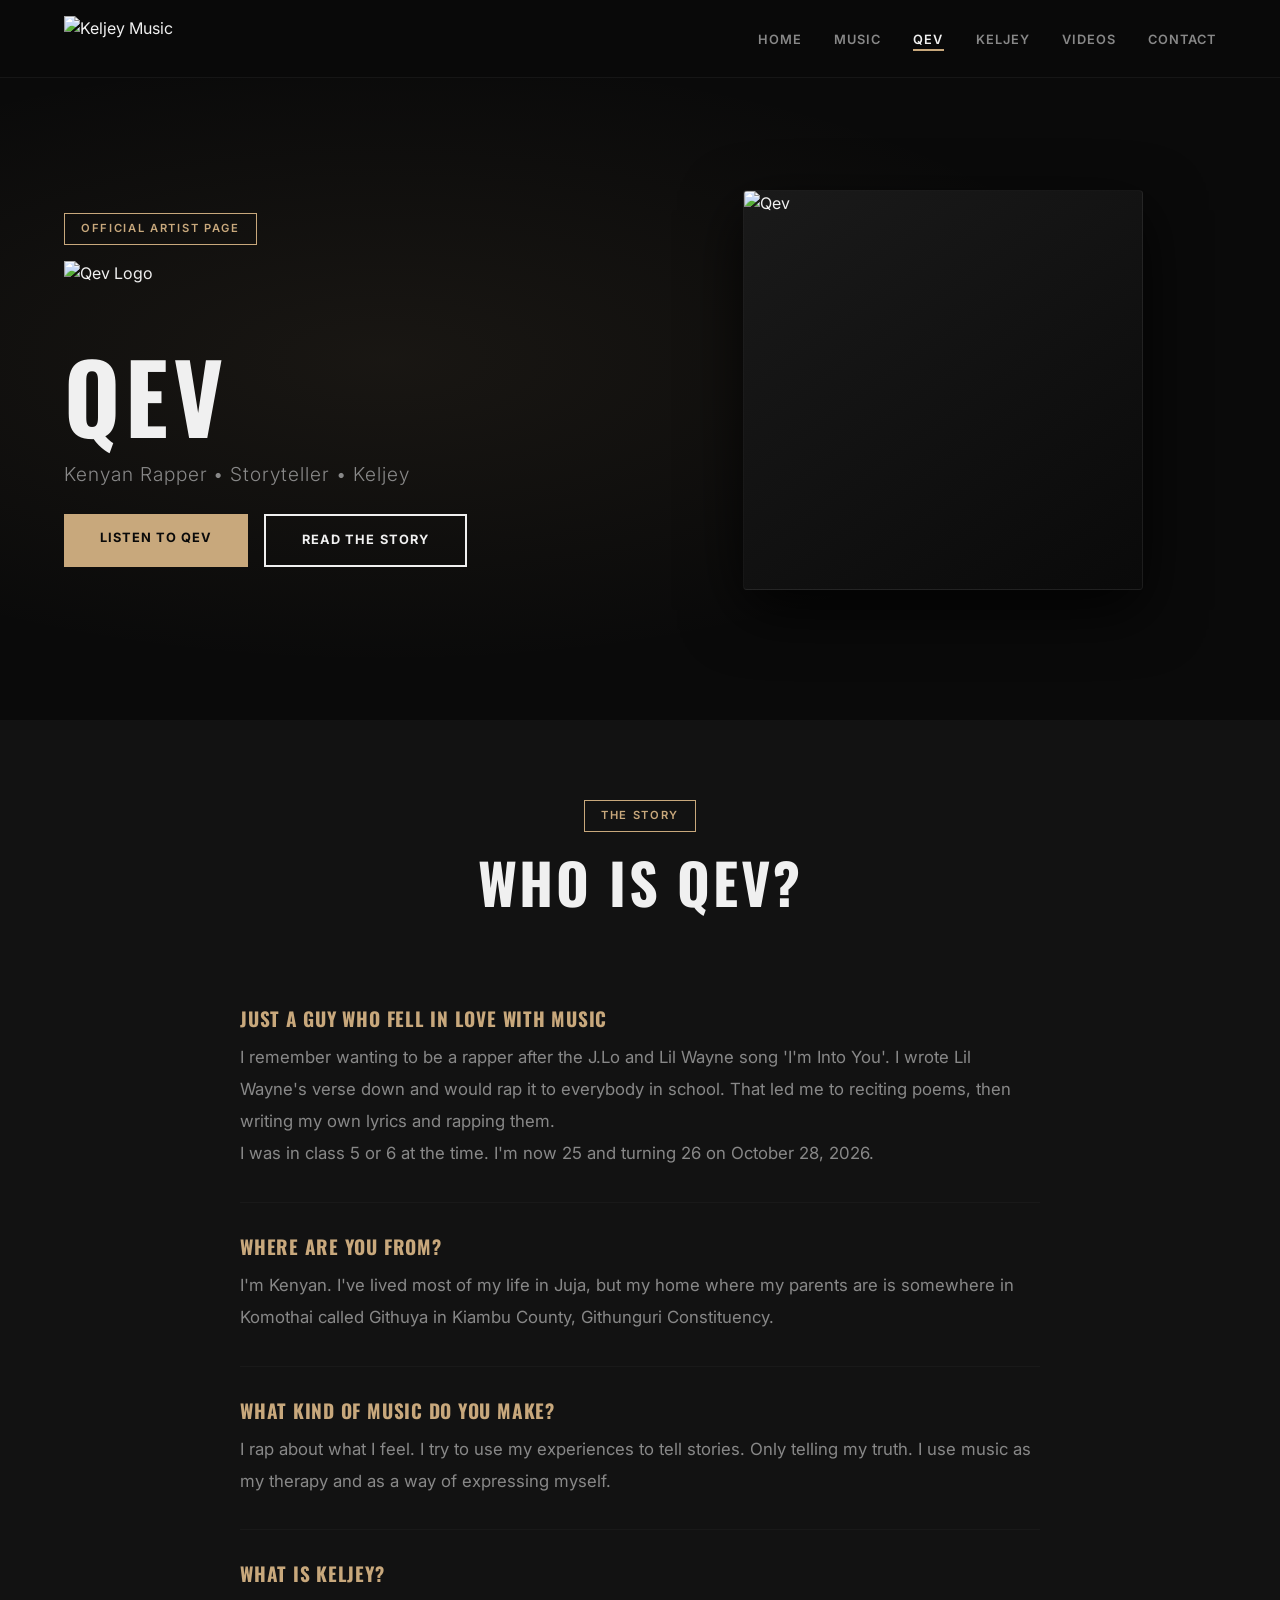
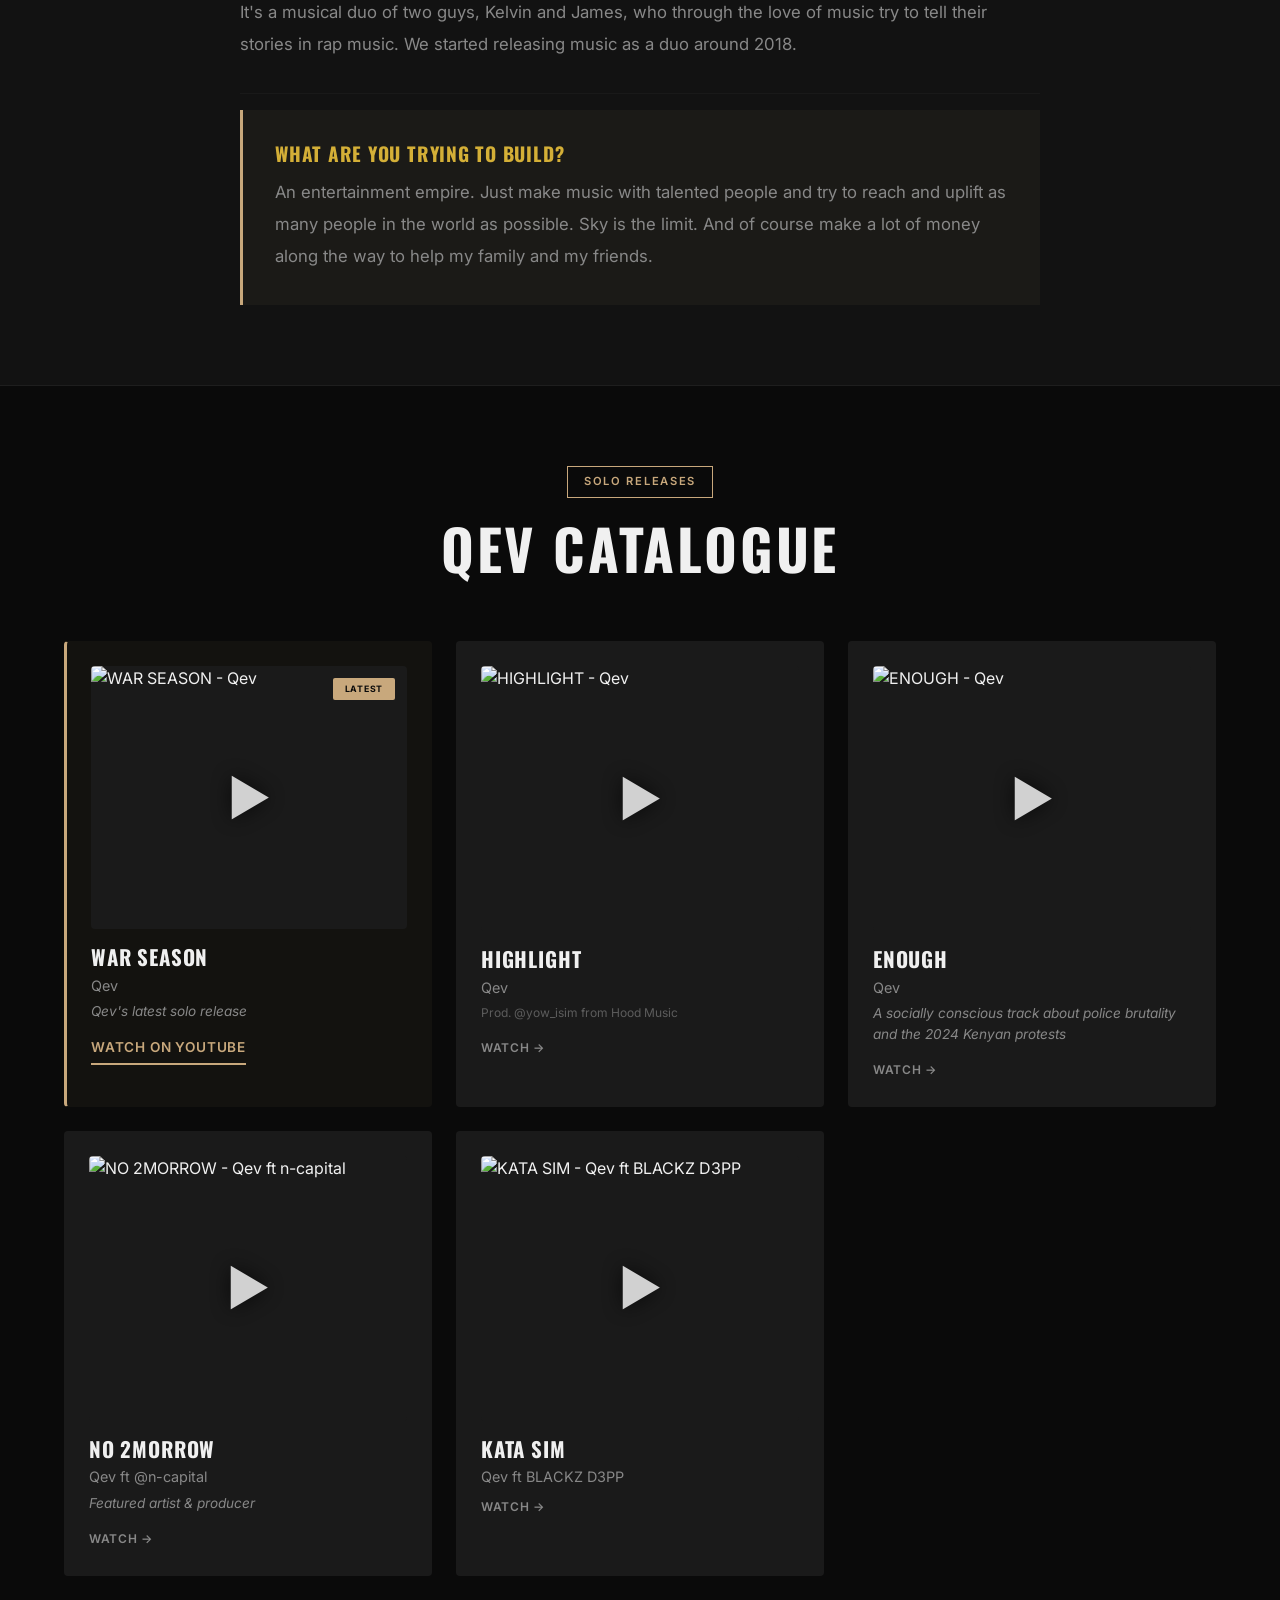
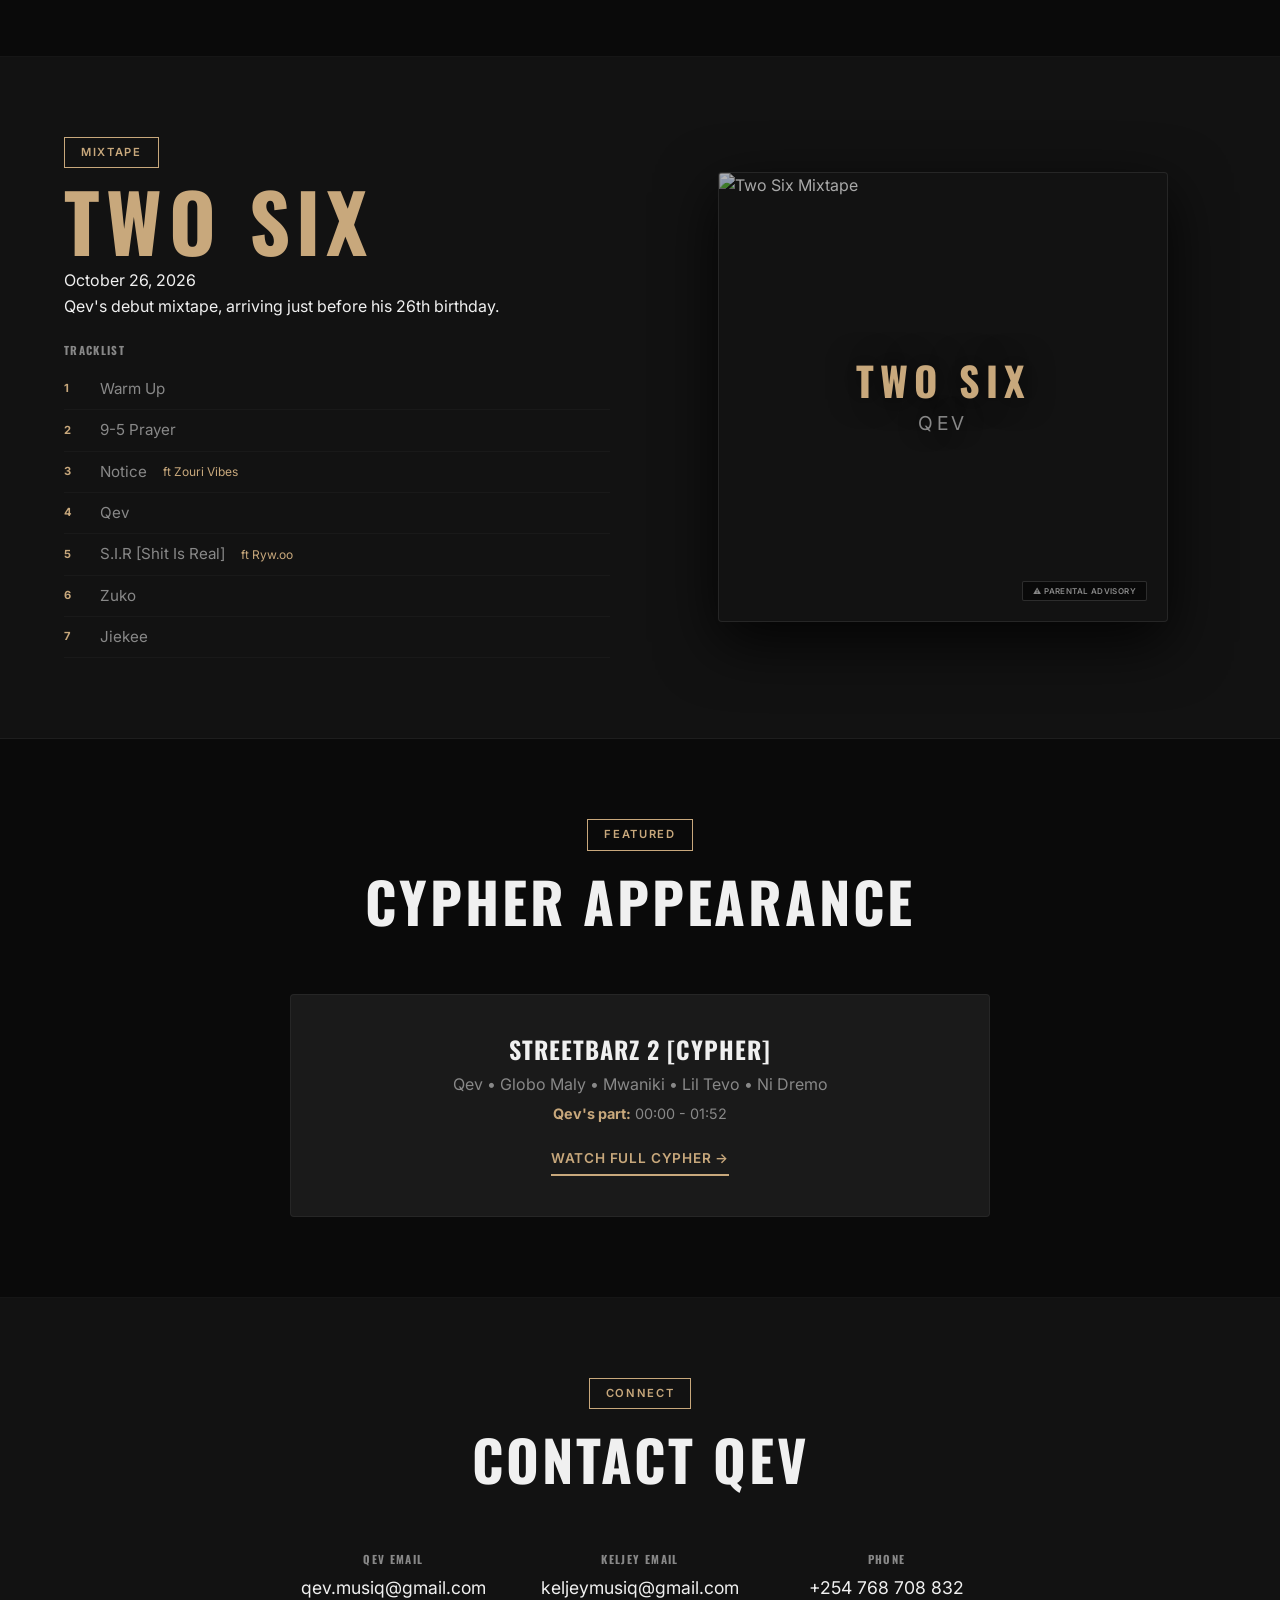
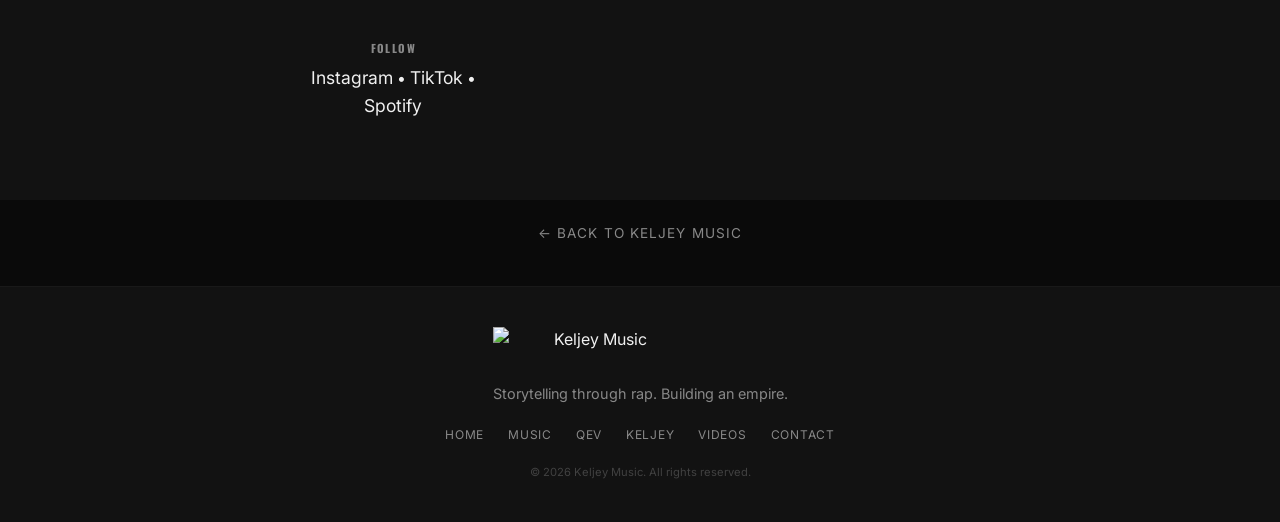
==== qev/index.html @ 211c2d96 "Use assests folder for Qev page images" ====
<!DOCTYPE html>
<html lang="en">
<head>
    <meta charset="UTF-8">
    <meta name="viewport" content="width=device-width, initial-scale=1.0">
    <title>Qev — Kenyan Rapper | Official Website | Keljey Music</title>
    <meta name="description" content="Official Qev page. Qev is a Kenyan rapper, storyteller and member of Keljey Music. Explore his music, Two Six, videos, collaborations and contact details.">
    <link rel="canonical" href="https://keljeymusic.com/qev/">
    <meta property="og:title" content="Qev — Kenyan Rapper | Official Website">
    <meta property="og:description" content="Official Qev page. Qev is a Kenyan rapper, storyteller and member of Keljey Music. Explore his music, Two Six, videos, collaborations and contact details.">
    <meta property="og:url" content="https://keljeymusic.com/qev/">
    <meta property="og:type" content="profile">
    <meta property="og:site_name" content="Keljey Music">
    <meta name="twitter:card" content="summary_large_image">
    <meta name="twitter:title" content="Qev — Kenyan Rapper | Official Website">
    <meta name="twitter:description" content="Official Qev page. Qev is a Kenyan rapper, storyteller and member of Keljey Music.">
    <script type="application/ld+json">
    {
        "@context": "https://schema.org",
        "@type": "Person",
        "name": "Qev",
        "alternateName": ["Kelvin", "Qev Kelvin"],
        "description": "Kenyan rapper, storyteller, and member of Keljey Music.",
        "url": "https://keljeymusic.com/qev/",
        "sameAs": [
            "https://www.instagram.com/thatskel.vin/",
            "https://www.tiktok.com/@thats.qev",
            "https://keljeymusic.com/"
        ],
        "nationality": "Kenyan",
        "genre": ["Hip-Hop", "Rap"],
        "birthDate": "2000-10-28",
        "memberOf": {
            "@type": "MusicGroup",
            "name": "Keljey"
        }
    }
    </script>
    <link rel="stylesheet" href="../css/style.css">
    <link rel="stylesheet" href="../css/qev.css">
    <link rel="preconnect" href="https://fonts.googleapis.com">
    <link rel="preconnect" href="https://fonts.gstatic.com" crossorigin>
    <link href="https://fonts.googleapis.com/css2?family=Inter:wght@400;600;700;800;900&family=Oswald:wght@400;600;700&display=swap" rel="stylesheet">
    <style>
        .qev-music-item .qev-artwork {
            position: relative;
            overflow: hidden;
            margin-bottom: 16px;
            aspect-ratio: 1.2/1;
            background: var(--dark-gray);
            border-radius: 4px;
        }
        .qev-music-item .qev-artwork img {
            width: 100%;
            height: 100%;
            object-fit: cover;
            display: block;
        }
        .qev-music-item .qev-play-overlay {
            position: absolute;
            top: 50%;
            left: 50%;
            transform: translate(-50%, -50%);
            font-size: 3rem;
            color: white;
            opacity: 0.8;
            text-shadow: 0 0 20px rgba(0,0,0,0.8);
            transition: opacity 0.3s;
            pointer-events: none;
        }
        .qev-music-item:hover .qev-play-overlay {
            opacity: 1;
        }
        .qev-music-item .qev-release-badge {
            position: absolute;
            top: 12px;
            right: 12px;
            font-size: 0.55rem;
            text-transform: uppercase;
            letter-spacing: 0.08em;
            background: var(--accent);
            color: var(--black);
            padding: 4px 12px;
            font-weight: 700;
            border-radius: 2px;
        }
        .qev-music-item.featured {
            border-left: 3px solid var(--accent);
            background: rgba(200, 168, 124, 0.05);
        }
        .qev-music-item {
            background: var(--dark-gray);
            padding: 24px;
            border-radius: 4px;
            border: 1px solid transparent;
            transition: var(--transition);
        }
        .qev-music-item:hover {
            transform: translateY(-4px);
            border-color: rgba(200, 168, 124, 0.2);
        }
        .qev-two-six-art {
            position: relative;
            width: 100%;
            height: 100%;
        }
        .qev-two-six-art img {
            width: 100%;
            height: 100%;
            object-fit: cover;
            display: block;
        }
        .qev-two-six-art .album-overlay {
            position: absolute;
            top: 0;
            left: 0;
            width: 100%;
            height: 100%;
            display: flex;
            flex-direction: column;
            align-items: center;
            justify-content: center;
            background: rgba(0,0,0,0.3);
        }
        .qev-two-six-art .album-label {
            font-family: var(--font-display);
            font-size: clamp(1.5rem, 4vw, 2.5rem);
            font-weight: 900;
            color: var(--accent);
            letter-spacing: 0.15em;
            text-transform: uppercase;
            line-height: 1.2;
            text-shadow: 0 0 30px rgba(0,0,0,0.8);
        }
        .qev-two-six-art .album-artist {
            font-size: clamp(0.8rem, 1.5vw, 1.2rem);
            color: var(--light-gray);
            letter-spacing: 0.2em;
            text-transform: uppercase;
            text-shadow: 0 0 20px rgba(0,0,0,0.8);
        }
        .qev-two-six-art .parental-advisory {
            position: absolute;
            bottom: 20px;
            right: 20px;
            font-size: 0.5rem;
            color: var(--light-gray);
            letter-spacing: 0.05em;
            border: 1px solid rgba(255,255,255,0.15);
            padding: 3px 10px;
            font-weight: 600;
            background: rgba(0,0,0,0.5);
            border-radius: 2px;
        }
        .qev-logo-image {
            height: 60px;
            margin-bottom: 10px;
            max-width: 200px;
            object-fit: contain;
        }
        .qev-photo-fit {
            width: 100%;
            height: 100%;
            object-fit: cover;
            display: block;
        }
        .qev-nav-logo {
            height: 45px;
            max-width: 200px;
            object-fit: contain;
        }
        .qev-footer-logo {
            height: 45px;
            max-width: 200px;
            object-fit: contain;
            margin-bottom: 10px;
        }
        .qev-artwork-cover {
            width: 100%;
            height: 100%;
            object-fit: cover;
            display: block;
        }
    </style>
</head>
<body>
    <nav class="main-nav" role="navigation" aria-label="Main navigation">
        <div class="nav-container">
            <div class="nav-logo">
                <a href="/keljeymusic/" aria-label="Keljey Music Home">
                    <img src="assests/images/1000032856.jpg" alt="Keljey Music" class="qev-nav-logo">
                </a>
            </div>
            <button class="nav-toggle" aria-label="Toggle navigation menu" aria-expanded="false">
                <span class="hamburger"></span>
            </button>
            <ul class="nav-menu">
                <li><a href="/keljeymusic/">Home</a></li>
                <li><a href="/keljeymusic/#music">Music</a></li>
                <li><a href="/keljeymusic/qev/" class="active">Qev</a></li>
                <li><a href="/keljeymusic/#keljey">Keljey</a></li>
                <li><a href="/keljeymusic/#videos">Videos</a></li>
                <li><a href="/keljeymusic/#contact">Contact</a></li>
            </ul>
        </div>
    </nav>

    <section class="qev-hero">
        <div class="qev-hero-content">
            <div class="qev-hero-text">
                <span class="qev-badge">Official Artist Page</span>
                <img src="assests/images/1000365258.png" alt="Qev Logo" class="qev-logo-image">
                <h1>Qev</h1>
                <p class="qev-tagline">Kenyan Rapper • Storyteller • Keljey</p>
                <div class="qev-hero-cta">
                    <a href="#music" class="btn-primary">Listen to Qev</a>
                    <a href="#story" class="btn-secondary">Read the Story</a>
                </div>
            </div>
            <div class="qev-hero-image">
                <div class="qev-photo-frame" style="overflow:hidden;border-radius:4px;">
                    <img src="assests/images/1000292805.jpg" alt="Qev" class="qev-photo-fit">
                </div>
            </div>
        </div>
    </section>

    <section class="section qev-story" id="story">
        <div class="container">
            <div class="section-header">
                <span class="section-tag">The Story</span>
                <h2>Who is Qev?</h2>
            </div>
            <div class="story-full">
                <div class="story-block">
                    <h3>Just a guy who fell in love with music</h3>
                    <p>I remember wanting to be a rapper after the J.Lo and Lil Wayne song 'I'm Into You'. I wrote Lil Wayne's verse down and would rap it to everybody in school. That led me to reciting poems, then writing my own lyrics and rapping them.</p>
                    <p>I was in class 5 or 6 at the time. I'm now 25 and turning 26 on October 28, 2026.</p>
                </div>
                <div class="story-block">
                    <h3>Where are you from?</h3>
                    <p>I'm Kenyan. I've lived most of my life in Juja, but my home where my parents are is somewhere in Komothai called Githuya in Kiambu County, Githunguri Constituency.</p>
                </div>
                <div class="story-block">
                    <h3>What kind of music do you make?</h3>
                    <p>I rap about what I feel. I try to use my experiences to tell stories. Only telling my truth. I use music as my therapy and as a way of expressing myself.</p>
                </div>
                <div class="story-block">
                    <h3>What is Keljey?</h3>
                    <p>It's a musical duo of two guys, Kelvin and James, who through the love of music try to tell their stories in rap music. We started releasing music as a duo around 2018.</p>
                </div>
                <div class="story-block highlight-block">
                    <h3>What are you trying to build?</h3>
                    <p>An entertainment empire. Just make music with talented people and try to reach and uplift as many people in the world as possible. Sky is the limit. And of course make a lot of money along the way to help my family and my friends.</p>
                </div>
            </div>
        </div>
    </section>

    <section class="section qev-music" id="music">
        <div class="container">
            <div class="section-header">
                <span class="section-tag">Solo Releases</span>
                <h2>Qev Catalogue</h2>
            </div>
            <div class="qev-music-grid">

                <div class="qev-music-item featured">
                    <div class="qev-artwork">
                        <img src="https://img.youtube.com/vi/y8o4rkkMbqg/0.jpg" alt="WAR SEASON - Qev">
                        <span class="qev-release-badge">Latest</span>
                        <div class="qev-play-overlay">▶</div>
                    </div>
                    <div class="qev-music-info">
                        <h3>WAR SEASON</h3>
                        <p class="qev-meta">Qev</p>
                        <p class="qev-note">Qev's latest solo release</p>
                        <a href="https://youtu.be/y8o4rkkMbqg?si=Bnepzq2V4LXeXHEO" target="_blank" rel="noopener noreferrer" class="btn-watch">Watch on YouTube</a>
                    </div>
                </div>

                <div class="qev-music-item">
                    <div class="qev-artwork">
                        <img src="https://img.youtube.com/vi/hDiC22xN50c/0.jpg" alt="HIGHLIGHT - Qev">
                        <div class="qev-play-overlay">▶</div>
                    </div>
                    <div class="qev-music-info">
                        <h3>HIGHLIGHT</h3>
                        <p class="qev-meta">Qev</p>
                        <p class="qev-producer">Prod. @yow_isim from Hood Music</p>
                        <a href="https://youtu.be/hDiC22xN50c?si=8hSWCGb96acB3dKc" target="_blank" rel="noopener noreferrer" class="btn-watch-small">Watch →</a>
                    </div>
                </div>

                <div class="qev-music-item">
                    <div class="qev-artwork">
                        <img src="https://img.youtube.com/vi/WmF27F7JRmg/0.jpg" alt="ENOUGH - Qev">
                        <div class="qev-play-overlay">▶</div>
                    </div>
                    <div class="qev-music-info">
                        <h3>ENOUGH</h3>
                        <p class="qev-meta">Qev</p>
                        <p class="qev-note">A socially conscious track about police brutality and the 2024 Kenyan protests</p>
                        <a href="https://youtu.be/WmF27F7JRmg?si=lA7NXHeOxd7rlZ6d" target="_blank" rel="noopener noreferrer" class="btn-watch-small">Watch →</a>
                    </div>
                </div>

                <div class="qev-music-item">
                    <div class="qev-artwork">
                        <img src="https://img.youtube.com/vi/-MJWJr7Y9s0/0.jpg" alt="NO 2MORROW - Qev ft n-capital">
                        <div class="qev-play-overlay">▶</div>
                    </div>
                    <div class="qev-music-info">
                        <h3>NO 2MORROW</h3>
                        <p class="qev-meta">Qev ft @n-capital</p>
                        <p class="qev-note">Featured artist & producer</p>
                        <a href="https://youtu.be/-MJWJr7Y9s0?si=E8uwTP_WQvjxN9YJ" target="_blank" rel="noopener noreferrer" class="btn-watch-small">Watch →</a>
                    </div>
                </div>

                <div class="qev-music-item">
                    <div class="qev-artwork">
                        <img src="https://img.youtube.com/vi/oUHe5lksZMc/0.jpg" alt="KATA SIM - Qev ft BLACKZ D3PP">
                        <div class="qev-play-overlay">▶</div>
                    </div>
                    <div class="qev-music-info">
                        <h3>KATA SIM</h3>
                        <p class="qev-meta">Qev ft BLACKZ D3PP</p>
                        <a href="https://youtu.be/oUHe5lksZMc?si=hPF_yn6NXdjuBe_B" target="_blank" rel="noopener noreferrer" class="btn-watch-small">Watch →</a>
                    </div>
                </div>

            </div>
        </div>
    </section>

    <section class="section qev-two-six">
        <div class="container">
            <div class="two-six-container qev-twosix">
                <div class="two-six-content">
                    <span class="section-tag">Mixtape</span>
                    <h2>TWO SIX</h2>
                    <p class="two-six-date">October 26, 2026</p>
                    <p class="two-six-desc">Qev's debut mixtape, arriving just before his 26th birthday.</p>
                    <div class="tracklist">
                        <h4>Tracklist</h4>
                        <ol>
                            <li>Warm Up</li>
                            <li>9-5 Prayer</li>
                            <li>Notice <span class="feature">ft Zouri Vibes</span></li>
                            <li>Qev</li>
                            <li>S.I.R [Shit Is Real] <span class="feature">ft Ryw.oo</span></li>
                            <li>Zuko</li>
                            <li>Jiekee</li>
                        </ol>
                    </div>
                </div>
                <div class="two-six-artwork">
                    <div class="artwork-frame" style="overflow:hidden;">
                        <div class="qev-two-six-art">
                            <img src="assests/images/1000455770.png" alt="Two Six Mixtape" class="qev-artwork-cover">
                            <div class="album-overlay">
                                <div class="album-label">TWO SIX</div>
                                <div class="album-artist">Qev</div>
                                <div class="parental-advisory">⚠️ PARENTAL ADVISORY</div>
                            </div>
                        </div>
                    </div>
                </div>
            </div>
        </div>
    </section>

    <section class="section qev-cypher">
        <div class="container">
            <div class="section-header">
                <span class="section-tag">Featured</span>
                <h2>Cypher Appearance</h2>
            </div>
            <div class="cypher-card">
                <div class="cypher-info">
                    <h3>STREETBARZ 2 [CYPHER]</h3>
                    <p class="cypher-artists">Qev • Globo Maly • Mwaniki • Lil Tevo • Ni Dremo</p>
                    <p class="cypher-time"><strong>Qev's part:</strong> 00:00 - 01:52</p>
                    <a href="https://youtu.be/J2DoXWEp1kQ?si=lqPXUby89jafCzu5" target="_blank" rel="noopener noreferrer" class="btn-watch">Watch Full Cypher →</a>
                </div>
            </div>
        </div>
    </section>

    <section class="section qev-contact">
        <div class="container">
            <div class="section-header">
                <span class="section-tag">Connect</span>
                <h2>Contact Qev</h2>
            </div>
            <div class="qev-contact-grid">
                <div class="qev-contact-item">
                    <h4>Qev Email</h4>
                    <p><a href="mailto:qev.musiq@gmail.com">qev.musiq@gmail.com</a></p>
                </div>
                <div class="qev-contact-item">
                    <h4>Keljey Email</h4>
                    <p><a href="mailto:keljeymusiq@gmail.com">keljeymusiq@gmail.com</a></p>
                </div>
                <div class="qev-contact-item">
                    <h4>Phone</h4>
                    <p><a href="tel:+254768708832">+254 768 708 832</a></p>
                </div>
                <div class="qev-contact-item">
                    <h4>Follow</h4>
                    <p>
                        <a href="https://www.instagram.com/thatskel.vin/" target="_blank" rel="noopener noreferrer">Instagram</a> • 
                        <a href="https://www.tiktok.com/@thats.qev" target="_blank" rel="noopener noreferrer">TikTok</a> • 
                        <a href="https://open.spotify.com/user/31t4b2hhym73a2p3l3dk6mwz7pqy?si=csrkhRo4QNKHWuQ-JqtWig&utm_source=copy-link&sci=spotify%3Acard-config%3A1YLqxz0eMCJPyMFXOQYWRt" target="_blank" rel="noopener noreferrer">Spotify</a>
                    </p>
                </div>
            </div>
        </div>
    </section>

    <div class="qev-back">
        <div class="container">
            <a href="/keljeymusic/">← Back to Keljey Music</a>
        </div>
    </div>

    <footer class="main-footer">
        <div class="container">
            <div class="footer-content">
                <div class="footer-brand">
                    <img src="assests/images/1000032856.jpg" alt="Keljey Music" class="qev-footer-logo">
                    <p>Storytelling through rap. Building an empire.</p>
                </div>
                <div class="footer-links">
                    <a href="/keljeymusic/">Home</a>
                    <a href="/keljeymusic/#music">Music</a>
                    <a href="/keljeymusic/qev/">Qev</a>
                    <a href="/keljeymusic/#keljey">Keljey</a>
                    <a href="/keljeymusic/#videos">Videos</a>
                    <a href="/keljeymusic/#contact">Contact</a>
                </div>
                <div class="footer-legal">
                    <p>&copy; 2026 Keljey Music. All rights reserved.</p>
                </div>
            </div>
        </div>
    </footer>

    <script src="../js/main.js"></script>
    <script src="../js/qev.js"></script>
</body>
</html>
---- css/style.css ----
* {
    margin: 0;
    padding: 0;
    box-sizing: border-box;
}
:root {
    --black: #0a0a0a;
    --dark: #121212;
    --dark-gray: #1a1a1a;
    --gray: #2a2a2a;
    --light-gray: #888;
    --white: #ffffff;
    --off-white: #f0f0f0;
    --accent: #c8a87c;
    --accent-dark: #a8885e;
    --gold: #d4af37;
    --font-primary: 'Inter', -apple-system, BlinkMacSystemFont, 'Segoe UI', sans-serif;
    --font-display: 'Oswald', 'Inter', sans-serif;
    --transition: 0.3s cubic-bezier(0.4, 0, 0.2, 1);
    --shadow: 0 20px 60px rgba(0, 0, 0, 0.8);
}
html {
    scroll-behavior: smooth;
    -webkit-font-smoothing: antialiased;
    -moz-osx-font-smoothing: grayscale;
}
body {
    font-family: var(--font-primary);
    background: var(--black);
    color: var(--off-white);
    line-height: 1.6;
    overflow-x: hidden;
}
img {
    max-width: 100%;
    height: auto;
    display: block;
}
a {
    color: var(--off-white);
    text-decoration: none;
    transition: var(--transition);
}
a:hover {
    color: var(--accent);
}
.container {
    max-width: 1200px;
    margin: 0 auto;
    padding: 0 24px;
}
.section {
    padding: 80px 0;
    border-bottom: 1px solid rgba(255, 255, 255, 0.05);
}
.section:last-of-type {
    border-bottom: none;
}
h1, h2, h3, h4, h5, h6 {
    font-family: var(--font-display);
    font-weight: 700;
    letter-spacing: 0.02em;
    line-height: 1.2;
}
h1 {
    font-size: clamp(2.5rem, 10vw, 6rem);
    text-transform: uppercase;
}
h2 {
    font-size: clamp(2rem, 6vw, 3.5rem);
    text-transform: uppercase;
    letter-spacing: 0.05em;
}
h3 {
    font-size: clamp(1.2rem, 2.5vw, 1.8rem);
    text-transform: uppercase;
    letter-spacing: 0.04em;
}
h4 {
    font-size: clamp(1rem, 1.5vw, 1.2rem);
    text-transform: uppercase;
    letter-spacing: 0.03em;
}
.section-header {
    text-align: center;
    margin-bottom: 60px;
}
.section-tag {
    display: inline-block;
    font-size: 0.7rem;
    text-transform: uppercase;
    letter-spacing: 0.15em;
    color: var(--accent);
    border: 1px solid var(--accent);
    padding: 6px 16px;
    margin-bottom: 16px;
    font-weight: 600;
}
.section-subtitle {
    font-size: 1rem;
    color: var(--light-gray);
    margin-top: 8px;
    font-weight: 300;
}
.btn-primary {
    display: inline-block;
    background: var(--accent);
    color: var(--black);
    padding: 14px 36px;
    font-weight: 700;
    text-transform: uppercase;
    letter-spacing: 0.08em;
    font-size: 0.8rem;
    border: none;
    cursor: pointer;
    transition: var(--transition);
}
.btn-primary:hover {
    background: var(--gold);
    color: var(--black);
    transform: translateY(-2px);
    box-shadow: 0 10px 30px rgba(200, 168, 124, 0.3);
}
.btn-secondary {
    display: inline-block;
    background: transparent;
    color: var(--off-white);
    padding: 14px 36px;
    font-weight: 700;
    text-transform: uppercase;
    letter-spacing: 0.08em;
    font-size: 0.8rem;
    border: 2px solid var(--off-white);
    cursor: pointer;
    transition: var(--transition);
}
.btn-secondary:hover {
    background: var(--off-white);
    color: var(--black);
    transform: translateY(-2px);
}
.btn-outline {
    display: inline-block;
    background: transparent;
    color: var(--accent);
    padding: 12px 30px;
    font-weight: 600;
    text-transform: uppercase;
    letter-spacing: 0.06em;
    font-size: 0.75rem;
    border: 1px solid var(--accent);
    cursor: pointer;
    transition: var(--transition);
}
.btn-outline:hover {
    background: var(--accent);
    color: var(--black);
}
.btn-watch {
    display: inline-block;
    color: var(--accent);
    font-weight: 600;
    font-size: 0.85rem;
    text-transform: uppercase;
    letter-spacing: 0.06em;
    border-bottom: 2px solid var(--accent);
    padding-bottom: 4px;
    transition: var(--transition);
}
.btn-watch:hover {
    color: var(--gold);
    border-color: var(--gold);
    transform: translateX(4px);
}
.btn-watch-small {
    display: inline-block;
    color: var(--light-gray);
    font-weight: 600;
    font-size: 0.75rem;
    text-transform: uppercase;
    letter-spacing: 0.06em;
    transition: var(--transition);
}
.btn-watch-small:hover {
    color: var(--accent);
    transform: translateX(4px);
}
.main-nav {
    position: fixed;
    top: 0;
    left: 0;
    width: 100%;
    z-index: 1000;
    background: rgba(10, 10, 10, 0.95);
    backdrop-filter: blur(20px);
    -webkit-backdrop-filter: blur(20px);
    border-bottom: 1px solid rgba(255, 255, 255, 0.05);
    padding: 16px 0;
    transition: var(--transition);
}
.main-nav.scrolled {
    padding: 10px 0;
    background: rgba(10, 10, 10, 0.98);
}
.nav-container {
    max-width: 1200px;
    margin: 0 auto;
    padding: 0 24px;
    display: flex;
    justify-content: space-between;
    align-items: center;
}
.logo-placeholder {
    font-family: var(--font-display);
    font-size: 1.5rem;
    font-weight: 800;
    color: var(--off-white);
    letter-spacing: 0.1em;
}
.logo-placeholder .accent {
    color: var(--accent);
}
.nav-menu {
    display: flex;
    list-style: none;
    gap: 32px;
    align-items: center;
}
.nav-menu a {
    font-size: 0.8rem;
    text-transform: uppercase;
    letter-spacing: 0.08em;
    font-weight: 600;
    color: var(--light-gray);
    position: relative;
    padding-bottom: 4px;
}
.nav-menu a::after {
    content: '';
    position: absolute;
    bottom: 0;
    left: 0;
    width: 0;
    height: 2px;
    background: var(--accent);
    transition: var(--transition);
}
.nav-menu a:hover::after,
.nav-menu a.active::after {
    width: 100%;
}
.nav-menu a.active {
    color: var(--off-white);
}
.nav-toggle {
    display: none;
    background: none;
    border: none;
    cursor: pointer;
    padding: 8px;
}
.hamburger {
    display: block;
    width: 28px;
    height: 2px;
    background: var(--off-white);
    position: relative;
    transition: var(--transition);
}
.hamburger::before,
.hamburger::after {
    content: '';
    position: absolute;
    width: 28px;
    height: 2px;
    background: var(--off-white);
    transition: var(--transition);
}
.hamburger::before {
    top: -8px;
}
.hamburger::after {
    bottom: -8px;
}
.nav-toggle.active .hamburger {
    background: transparent;
}
.nav-toggle.active .hamburger::before {
    transform: rotate(45deg);
    top: 0;
}
.nav-toggle.active .hamburger::after {
    transform: rotate(-45deg);
    bottom: 0;
}
.hero {
    min-height: 100vh;
    display: flex;
    align-items: center;
    position: relative;
    padding: 120px 0 60px;
    background: var(--black);
    overflow: hidden;
}
.hero::before {
    content: '';
    position: absolute;
    top: 0;
    left: 0;
    width: 100%;
    height: 100%;
    background: radial-gradient(ellipse at 70% 50%, rgba(200, 168, 124, 0.08) 0%, transparent 60%), radial-gradient(ellipse at 30% 80%, rgba(200, 168, 124, 0.04) 0%, transparent 50%);
    pointer-events: none;
}
.hero-content {
    max-width: 1200px;
    margin: 0 auto;
    padding: 0 24px;
    display: grid;
    grid-template-columns: 1fr 1fr;
    gap: 60px;
    align-items: center;
    position: relative;
    z-index: 1;
    width: 100%;
}
.hero-text {
    display: flex;
    flex-direction: column;
    gap: 20px;
}
.hero-badge {
    font-size: 0.7rem;
    text-transform: uppercase;
    letter-spacing: 0.15em;
    color: var(--accent);
    border: 1px solid var(--accent);
    display: inline-block;
    padding: 6px 16px;
    width: fit-content;
    font-weight: 600;
}
.hero-title {
    font-family: var(--font-display);
    font-weight: 900;
    text-transform: uppercase;
    line-height: 1;
}
.hero-title .highlight {
    display: block;
    font-size: clamp(3rem, 12vw, 7rem);
    color: var(--off-white);
    letter-spacing: 0.03em;
}
.hero-title .hero-sub {
    display: block;
    font-size: clamp(2rem, 6vw, 4rem);
    color: var(--accent);
    letter-spacing: 0.15em;
}
.hero-divider {
    width: 80px;
    height: 3px;
    background: var(--accent);
    margin: 8px 0;
}
.hero-tagline {
    font-family: var(--font-display);
    font-size: clamp(1.2rem, 3vw, 2rem);
    color: var(--light-gray);
    letter-spacing: 0.05em;
    font-weight: 300;
}
.hero-description {
    font-size: 1.1rem;
    color: var(--light-gray);
    max-width: 500px;
    font-weight: 300;
    line-height: 1.8;
}
.hero-cta {
    display: flex;
    gap: 16px;
    flex-wrap: wrap;
    margin-top: 8px;
}
.hero-visual {
    display: flex;
    justify-content: center;
    align-items: center;
    position: relative;
}
.hero-glow {
    width: 400px;
    height: 400px;
    border-radius: 50%;
    background: radial-gradient(circle, rgba(200, 168, 124, 0.15) 0%, transparent 70%);
    animation: pulse 4s ease-in-out infinite;
}
@keyframes pulse {
    0%, 100% { transform: scale(1); opacity: 0.5; }
    50% { transform: scale(1.1); opacity: 1; }
}
.hero-scroll {
    position: absolute;
    bottom: 40px;
    left: 50%;
    transform: translateX(-50%);
    display: flex;
    flex-direction: column;
    align-items: center;
    gap: 8px;
    color: var(--light-gray);
    font-size: 0.7rem;
    text-transform: uppercase;
    letter-spacing: 0.1em;
}
.scroll-line {
    width: 1px;
    height: 40px;
    background: linear-gradient(to bottom, var(--light-gray), transparent);
    animation: scrollLine 2s ease-in-out infinite;
}
@keyframes scrollLine {
    0%, 100% { transform: scaleY(0.3); opacity: 0.3; }
    50% { transform: scaleY(1); opacity: 1; }
}
.qev-intro {
    background: var(--dark);
}
.qev-grid {
    display: grid;
    grid-template-columns: 1fr 1fr;
    gap: 60px;
    align-items: center;
}
.qev-info p {
    margin-bottom: 16px;
    color: var(--light-gray);
    font-size: 1.05rem;
    line-height: 1.8;
}
.qev-info strong {
    color: var(--off-white);
}
.qev-highlight {
    background: var(--dark-gray);
    padding: 40px;
    border-left: 3px solid var(--accent);
}
.latest-release-badge {
    font-size: 0.6rem;
    text-transform: uppercase;
    letter-spacing: 0.12em;
    color: var(--accent);
    margin-bottom: 12px;
    font-weight: 600;
}
.release-card .release-title {
    font-family: var(--font-display);
    font-size: 2.5rem;
    font-weight: 700;
    color: var(--off-white);
    letter-spacing: 0.05em;
}
.release-card .release-artist {
    color: var(--light-gray);
    font-size: 1.1rem;
    margin: 4px 0 16px;
}
.music-catalogue {
    background: var(--black);
}
.music-section {
    margin-bottom: 60px;
}
.music-category {
    font-family: var(--font-display);
    font-size: 1.2rem;
    text-transform: uppercase;
    letter-spacing: 0.08em;
    color: var(--accent);
    margin-bottom: 24px;
    padding-bottom: 12px;
    border-bottom: 1px solid rgba(255, 255, 255, 0.05);
}
.music-grid {
    display: grid;
    grid-template-columns: repeat(auto-fill, minmax(260px, 1fr));
    gap: 24px;
}
.music-item {
    background: var(--dark-gray);
    padding: 24px;
    transition: var(--transition);
    border-radius: 4px;
    border: 1px solid transparent;
}
.music-item:hover {
    transform: translateY(-4px);
    border-color: rgba(200, 168, 124, 0.2);
    box-shadow: 0 10px 40px rgba(0, 0, 0, 0.5);
}
.music-item.featured {
    border-left: 3px solid var(--accent);
    background: rgba(200, 168, 124, 0.05);
}
.music-item.popular {
    border-left: 3px solid var(--gold);
}
.music-item.historic {
    border-left: 3px solid var(--light-gray);
}
.music-artwork {
    position: relative;
    margin-bottom: 16px;
    aspect-ratio: 1;
    background: var(--gray);
    display: flex;
    align-items: center;
    justify-content: center;
    font-size: 2rem;
    border-radius: 4px;
    overflow: hidden;
}
.artwork-placeholder {
    display: flex;
    align-items: center;
    justify-content: center;
    width: 100%;
    height: 100%;
    background: linear-gradient(135deg, var(--dark-gray), var(--gray));
    font-size: 2.5rem;
}
.new-badge,
.popular-badge,
.historic-badge {
    position: absolute;
    top: 12px;
    right: 12px;
    font-size: 0.55rem;
    text-transform: uppercase;
    letter-spacing: 0.08em;
    padding: 4px 12px;
    font-weight: 700;
    border-radius: 2px;
}
.new-badge {
    background: var(--accent);
    color: var(--black);
}
.popular-badge {
    background: var(--gold);
    color: var(--black);
}
.historic-badge {
    background: var(--light-gray);
    color: var(--black);
}
.music-info h4 {
    font-size: 1.1rem;
    margin-bottom: 4px;
    color: var(--off-white);
}
.music-info .artist {
    color: var(--light-gray);
    font-size: 0.85rem;
    margin-bottom: 4px;
}
.music-info .producer {
    color: var(--light-gray);
    font-size: 0.7rem;
    opacity: 0.6;
    margin-bottom: 8px;
}
.music-info .note {
    color: var(--light-gray);
    font-size: 0.8rem;
    font-style: italic;
    margin-bottom: 8px;
}
.music-info .tag {
    display: inline-block;
    font-size: 0.55rem;
    text-transform: uppercase;
    letter-spacing: 0.06em;
    background: rgba(255, 255, 255, 0.05);
    padding: 2px 10px;
    border-radius: 2px;
    color: var(--light-gray);
    margin-bottom: 8px;
}
.music-info .collab-tag {
    font-size: 0.65rem;
    background: rgba(200, 168, 124, 0.1);
    color: var(--accent);
    padding: 2px 10px;
    border-radius: 2px;
}
.music-link {
    display: inline-block;
    margin-top: 8px;
    font-size: 0.7rem;
    text-transform: uppercase;
    letter-spacing: 0.06em;
    color: var(--accent);
    font-weight: 600;
    border-bottom: 1px solid transparent;
    transition: var(--transition);
}
.music-link:hover {
    border-bottom-color: var(--accent);
    transform: translateX(4px);
}
.two-six {
    background: var(--dark);
    padding: 80px 0;
}
.two-six-container {
    display: grid;
    grid-template-columns: 1fr 1fr;
    gap: 60px;
    align-items: center;
}
.two-six-content .section-tag {
    margin-bottom: 12px;
}
.two-six-content h2 {
    font-size: clamp(3rem, 8vw, 5rem);
    color: var(--accent);
    letter-spacing: 0.08em;
    line-height: 1;
    margin-bottom: 8px;
}
.two-six-meta {
    margin: 16px 0 24px;
}
.two-six-meta .artist-name {
    font-size: 1.2rem;
    color: var(--off-white);
    font-weight: 600;
}
.two-six-meta .release-date {
    color: var(--light-gray);
    font-size: 0.9rem;
    margin-top: 4px;
}
.two-six-meta .release-desc {
    color: var(--light-gray);
    margin-top: 8px;
    font-size: 1rem;
    line-height: 1.6;
}
.tracklist {
    margin-top: 24px;
}
.tracklist h4 {
    font-size: 0.7rem;
    text-transform: uppercase;
    letter-spacing: 0.12em;
    color: var(--light-gray);
    margin-bottom: 12px;
}
.tracklist ol {
    list-style: none;
    counter-reset: track;
}
.tracklist ol li {
    counter-increment: track;
    padding: 8px 0;
    border-bottom: 1px solid rgba(255, 255, 255, 0.03);
    color: var(--light-gray);
    font-size: 0.95rem;
    display: flex;
    align-items: center;
    gap: 12px;
}
.tracklist ol li::before {
    content: counter(track);
    font-size: 0.7rem;
    color: var(--accent);
    font-weight: 700;
    width: 24px;
}
.tracklist ol li .feature {
    color: var(--accent);
    font-size: 0.75rem;
    margin-left: 4px;
}
.two-six-artwork {
    display: flex;
    justify-content: center;
}
.artwork-frame {
    width: 100%;
    max-width: 450px;
    aspect-ratio: 1;
    background: var(--dark-gray);
    border-radius: 4px;
    overflow: hidden;
    box-shadow: var(--shadow);
    border: 1px solid rgba(255, 255, 255, 0.05);
}
.artwork-placeholder-large {
    width: 100%;
    height: 100%;
    background: linear-gradient(145deg, #1a0a0a, #0a0a0a);
    display: flex;
    flex-direction: column;
    align-items: center;
    justify-content: center;
    padding: 20px;
    text-align: center;
    position: relative;
}
.album-label {
    font-family: var(--font-display);
    font-size: clamp(1.5rem, 4vw, 2.5rem);
    font-weight: 900;
    color: var(--accent);
    letter-spacing: 0.15em;
    text-transform: uppercase;
    line-height: 1.2;
}
.album-artist {
    font-size: clamp(0.8rem, 1.5vw, 1.2rem);
    color: var(--light-gray);
    letter-spacing: 0.2em;
    text-transform: uppercase;
    margin-top: 4px;
}
.parental-advisory {
    position: absolute;
    bottom: 30px;
    right: 30px;
    font-size: 0.6rem;
    color: var(--light-gray);
    letter-spacing: 0.05em;
    border: 1px solid rgba(255, 255, 255, 0.1);
    padding: 4px 12px;
    font-weight: 600;
}
.keljey-story {
    background: var(--black);
}
.story-grid {
    display: grid;
    grid-template-columns: 1fr 1fr;
    gap: 60px;
    align-items: center;
}
.story-text p {
    color: var(--light-gray);
    font-size: 1.05rem;
    line-height: 1.9;
    margin-bottom: 16px;
}
.story-text strong {
    color: var(--off-white);
}
.story-quote {
    margin-top: 24px;
    padding: 24px 32px;
    border-left: 3px solid var(--accent);
    background: rgba(200, 168, 124, 0.03);
}
.story-quote blockquote {
    font-size: 1.2rem;
    font-style: italic;
    color: var(--off-white);
    line-height: 1.6;
}
.story-quote cite {
    display: block;
    margin-top: 8px;
    color: var(--light-gray);
    font-style: normal;
    font-size: 0.9rem;
}
.photo-placeholder {
    width: 100%;
    aspect-ratio: 4/3;
    background: linear-gradient(145deg, var(--dark-gray), var(--gray));
    display: flex;
    align-items: center;
    justify-content: center;
    border-radius: 4px;
    overflow: hidden;
}
.keljey-photo-frame {
    display: flex;
    align-items: center;
    justify-content: center;
    width: 100%;
    height: 100%;
    background: linear-gradient(145deg, #1a1a1a, #0a0a0a);
}
.photo-label {
    font-family: var(--font-display);
    color: var(--light-gray);
    font-size: 1.2rem;
    letter-spacing: 0.1em;
    text-transform: uppercase;
    opacity: 0.5;
}
.videos {
    background: var(--dark);
}
.video-grid {
    display: grid;
    grid-template-columns: 1fr;
    gap: 32px;
    max-width: 800px;
    margin: 0 auto;
}
.video-card {
    background: var(--dark-gray);
    border-radius: 4px;
    overflow: hidden;
    border: 1px solid rgba(255, 255, 255, 0.05);
    transition: var(--transition);
}
.video-card:hover {
    transform: translateY(-4px);
    border-color: rgba(200, 168, 124, 0.2);
}
.video-thumbnail {
    aspect-ratio: 16/9;
    background: linear-gradient(145deg, var(--gray), var(--dark-gray));
    display: flex;
    align-items: center;
    justify-content: center;
    position: relative;
    overflow: hidden;
}
.play-icon {
    font-size: 3rem;
    color: var(--accent);
    opacity: 0.6;
    transition: var(--transition);
}
.video-card:hover .play-icon {
    opacity: 1;
    transform: scale(1.1);
}
.video-type {
    position: absolute;
    top: 16px;
    left: 16px;
    font-size: 0.6rem;
    text-transform: uppercase;
    letter-spacing: 0.08em;
    background: rgba(0, 0, 0, 0.8);
    padding: 4px 14px;
    border-radius: 2px;
    color: var(--accent);
    font-weight: 600;
}
.video-info {
    padding: 24px;
}
.video-info h4 {
    font-size: 1.2rem;
    margin-bottom: 4px;
}
.video-info .video-artists {
    color: var(--light-gray);
    font-size: 0.9rem;
    margin-bottom: 4px;
}
.video-info .video-time {
    color: var(--light-gray);
    font-size: 0.8rem;
    margin-bottom: 12px;
}
.contact {
    background: var(--black);
}
.contact-grid {
    display: grid;
    grid-template-columns: repeat(auto-fit, minmax(200px, 1fr));
    gap: 40px;
    max-width: 700px;
    margin: 0 auto 40px;
    text-align: center;
}
.contact-item h4 {
    font-size: 0.7rem;
    text-transform: uppercase;
    letter-spacing: 0.12em;
    color: var(--light-gray);
    margin-bottom: 8px;
}
.contact-item a {
    color: var(--off-white);
    font-size: 1.1rem;
    transition: var(--transition);
}
.contact-item a:hover {
    color: var(--accent);
}
.social-links {
    text-align: center;
    margin-top: 40px;
}
.social-links h4 {
    font-size: 0.7rem;
    text-transform: uppercase;
    letter-spacing: 0.12em;
    color: var(--light-gray);
    margin-bottom: 16px;
}
.social-icons {
    display: flex;
    justify-content: center;
    gap: 24px;
    flex-wrap: wrap;
}
.social-link {
    font-size: 1rem;
    color: var(--light-gray);
    padding: 8px 20px;
    border: 1px solid rgba(255, 255, 255, 0.05);
    border-radius: 2px;
    transition: var(--transition);
}
.social-link:hover {
    color: var(--off-white);
    border-color: var(--accent);
}
.main-footer {
    background: var(--dark);
    padding: 40px 0;
    border-top: 1px solid rgba(255, 255, 255, 0.03);
}
.footer-content {
    display: flex;
    flex-direction: column;
    align-items: center;
    gap: 20px;
    text-align: center;
}
.footer-brand p {
    color: var(--light-gray);
    font-size: 0.9rem;
    margin-top: 4px;
}
.footer-links {
    display: flex;
    gap: 24px;
    flex-wrap: wrap;
    justify-content: center;
}
.footer-links a {
    font-size: 0.75rem;
    text-transform: uppercase;
    letter-spacing: 0.06em;
    color: var(--light-gray);
}
.footer-links a:hover {
    color: var(--accent);
}
.footer-legal p {
    font-size: 0.7rem;
    color: rgba(255, 255, 255, 0.2);
}
@media (max-width: 1024px) {
    .hero-content,
    .qev-grid,
    .story-grid,
    .two-six-container {
        grid-template-columns: 1fr;
        gap: 40px;
    }
    .hero-visual {
        order: -1;
    }
    .hero-glow {
        width: 250px;
        height: 250px;
    }
    .two-six-container {
        grid-template-columns: 1fr;
    }
    .two-six-artwork {
        order: -1;
    }
    .artwork-frame {
        max-width: 300px;
    }
}
@media (max-width: 768px) {
    .nav-menu {
        position: fixed;
        top: 0;
        right: -100%;
        width: 80%;
        max-width: 320px;
        height: 100vh;
        background: var(--dark);
        flex-direction: column;
        justify-content: center;
        padding: 40px;
        gap: 24px;
        transition: var(--transition);
        border-left: 1px solid rgba(255, 255, 255, 0.05);
    }
    .nav-menu.open {
        right: 0;
    }
    .nav-toggle {
        display: block;
        z-index: 1001;
    }
    .hero {
        min-height: 90vh;
        padding: 100px 0 40px;
    }
    .hero-cta {
        flex-direction: column;
        align-items: flex-start;
    }
    .hero-cta .btn-primary,
    .hero-cta .btn-secondary {
        width: 100%;
        text-align: center;
    }
    .section {
        padding: 60px 0;
    }
    .music-grid {
        grid-template-columns: 1fr;
    }
    .qev-highlight {
        padding: 24px;
    }
    .release-card .release-title {
        font-size: 1.8rem;
    }
    .contact-grid {
        grid-template-columns: 1fr;
        gap: 24px;
    }
    .social-icons {
        flex-direction: column;
        align-items: center;
    }
    .footer-links {
        flex-direction: column;
        gap: 12px;
    }
    .hero-scroll {
        display: none;
    }
    .story-quote {
        padding: 16px 20px;
    }
    .story-quote blockquote {
        font-size: 1rem;
    }
    .video-card .video-info h4 {
        font-size: 1rem;
    }
}
@media (max-width: 480px) {
    .container {
        padding: 0
---- css/qev.css ----
.qev-hero {
    min-height: 80vh;
    display: flex;
    align-items: center;
    padding: 120px 0 60px;
    background: var(--black);
    position: relative;
    overflow: hidden;
}
.qev-hero::before {
    content: '';
    position: absolute;
    top: 0;
    left: 0;
    width: 100%;
    height: 100%;
    background: radial-gradient(ellipse at 30% 50%, rgba(200, 168, 124, 0.08) 0%, transparent 60%);
    pointer-events: none;
}
.qev-hero-content {
    max-width: 1200px;
    margin: 0 auto;
    padding: 0 24px;
    display: grid;
    grid-template-columns: 1fr 1fr;
    gap: 60px;
    align-items: center;
    width: 100%;
    position: relative;
    z-index: 1;
}
.qev-hero-text {
    display: flex;
    flex-direction: column;
    gap: 16px;
}
.qev-badge {
    font-size: 0.7rem;
    text-transform: uppercase;
    letter-spacing: 0.15em;
    color: var(--accent);
    border: 1px solid var(--accent);
    display: inline-block;
    padding: 6px 16px;
    width: fit-content;
    font-weight: 600;
}
.qev-hero-text h1 {
    font-size: clamp(3rem, 10vw, 6rem);
    color: var(--off-white);
    letter-spacing: 0.05em;
    line-height: 1;
}
.qev-tagline {
    font-size: 1.2rem;
    color: var(--light-gray);
    letter-spacing: 0.05em;
    font-weight: 300;
}
.qev-hero-cta {
    display: flex;
    gap: 16px;
    flex-wrap: wrap;
    margin-top: 8px;
}
.qev-hero-image {
    display: flex;
    justify-content: center;
    align-items: center;
}
.qev-photo-frame {
    width: 100%;
    max-width: 400px;
    aspect-ratio: 1;
    background: linear-gradient(145deg, var(--dark-gray), var(--black));
    border-radius: 4px;
    overflow: hidden;
    border: 1px solid rgba(255, 255, 255, 0.05);
    display: flex;
    align-items: center;
    justify-content: center;
    box-shadow: var(--shadow);
}
.qev-story {
    background: var(--dark);
}
.story-full {
    max-width: 800px;
    margin: 0 auto;
}
.story-block {
    padding: 32px 0;
    border-bottom: 1px solid rgba(255, 255, 255, 0.03);
}
.story-block:last-child {
    border-bottom: none;
}
.story-block h3 {
    font-size: 1.2rem;
    color: var(--accent);
    margin-bottom: 12px;
    font-family: var(--font-display);
    letter-spacing: 0.04em;
}
.story-block p {
    color: var(--light-gray);
    font-size: 1.05rem;
    line-height: 1.9;
}
.story-block.highlight-block {
    background: rgba(200, 168, 124, 0.05);
    padding: 32px;
    border-left: 3px solid var(--accent);
    margin-top: 16px;
}
.story-block.highlight-block h3 {
    color: var(--gold);
}
.qev-music {
    background: var(--black);
}
.qev-music-grid {
    display: grid;
    grid-template-columns: repeat(auto-fill, minmax(280px, 1fr));
    gap: 24px;
}
.qev-music-item {
    background: var(--dark-gray);
    padding: 28px;
    border-radius: 4px;
    border: 1px solid transparent;
    transition: var(--transition);
}
.qev-music-item:hover {
    transform: translateY(-4px);
    border-color: rgba(200, 168, 124, 0.2);
}
.qev-music-item.featured {
    border-left: 3px solid var(--accent);
    background: rgba(200, 168, 124, 0.05);
}
.qev-music-item .release-badge {
    font-size: 0.55rem;
    text-transform: uppercase;
    letter-spacing: 0.08em;
    background: var(--accent);
    color: var(--black);
    padding: 2px 12px;
    font-weight: 700;
    display: inline-block;
    margin-bottom: 8px;
}
.qev-music-item h3 {
    font-size: 1.3rem;
    color: var(--off-white);
    margin-bottom: 4px;
}
.qev-music-item .qev-meta {
    color: var(--light-gray);
    font-size: 0.9rem;
    margin-bottom: 4px;
}
.qev-music-item .qev-producer {
    color: var(--light-gray);
    font-size: 0.75rem;
    opacity: 0.6;
    margin-bottom: 12px;
}
.qev-music-item .qev-note {
    color: var(--light-gray);
    font-size: 0.85rem;
    font-style: italic;
    margin-bottom: 12px;
    line-height: 1.5;
}
.qev-two-six {
    background: var(--dark);
}
.qev-twosix {
    grid-template-columns: 1fr 1fr;
}
.qev-twosix-art {
    background: linear-gradient(145deg, #1a0a0a, #0a0505);
}
.qev-cypher {
    background: var(--black);
}
.cypher-card {
    max-width: 700px;
    margin: 0 auto;
    background: var(--dark-gray);
    padding: 40px;
    border-radius: 4px;
    border: 1px solid rgba(255, 255, 255, 0.05);
    text-align: center;
}
.cypher-card h3 {
    font-size: 1.5rem;
    color: var(--off-white);
    margin-bottom: 8px;
}
.cypher-card .cypher-artists {
    color: var(--light-gray);
    font-size: 1rem;
    margin-bottom: 4px;
}
.cypher-card .cypher-time {
    color: var(--light-gray);
    font-size: 0.9rem;
    margin-bottom: 20px;
}
.cypher-card .cypher-time strong {
    color: var(--accent);
}
.qev-contact {
    background: var(--dark);
}
.qev-contact-grid {
    display: grid;
    grid-template-columns: repeat(auto-fit, minmax(200px, 1fr));
    gap: 40px;
    max-width: 700px;
    margin: 0 auto;
    text-align: center;
}
.qev-contact-item h4 {
    font-size: 0.7rem;
    text-transform: uppercase;
    letter-spacing: 0.12em;
    color: var(--light-gray);
    margin-bottom: 8px;
}
.qev-contact-item a {
    color: var(--off-white);
    font-size: 1.1rem;
    transition: var(--transition);
}
.qev-contact-item a:hover {
    color: var(--accent);
}
.qev-back {
    text-align: center;
    padding: 20px 0 40px;
    background: var(--black);
}
.qev-back a {
    color: var(--light-gray);
    font-size: 0.85rem;
    text-transform: uppercase;
    letter-spacing: 0.08em;
    transition: var(--transition);
}
.qev-back a:hover {
    color: var(--accent);
}
@media (max-width: 1024px) {
    .qev-hero-content {
        grid-template-columns: 1fr;
        gap: 40px;
        text-align: center;
    }
    .qev-hero-text {
        align-items: center;
    }
    .qev-hero-cta {
        justify-content: center;
    }
    .qev-photo-frame {
        max-width: 300px;
    }
    .qev-twosix {
        grid-template-columns: 1fr;
    }
    .qev-twosix .two-six-artwork {
        order: -1;
    }
}
@media (max-width: 768px) {
    .qev-hero {
        min-height: 70vh;
        padding: 100px 0 40px;
    }
    .qev-hero-text h1 {
        font-size: clamp(2.5rem, 10vw, 4rem);
    }
    .qev-hero-cta {
        flex-direction: column;
        align-items: center;
        width: 100%;
    }
    .qev-hero-cta .btn-primary,
    .qev-hero-cta .btn-secondary {
        width: 100%;
        text-align: center;
    }
    .qev-music-grid {
        grid-template-columns: 1fr;
    }
    .qev-photo-frame {
        max-width: 250px;
    }
    .cypher-card {
        padding: 24px;
    }
    .cypher-card h3 {
        font-size: 1.2rem;
    }
    .story-block {
        padding: 24px 0;
    }
    .story-block.highlight-block {
        padding: 20px;
    }
    .qev-contact-grid {
        grid-template-columns: 1fr;
        gap: 24px;
    }
}
@media (max-width: 480px) {
    .qev-hero {
        min-height: 60vh;
        padding: 80px 0 30px;
    }
    .qev-photo-frame {
        max-width: 200px;
    }
    .qev-music-item {
        padding: 20px;
    }
    .qev-music-item h3 {
        font-size: 1.1rem;
    }
    .cypher-card {
        padding: 16px;
    }
  }
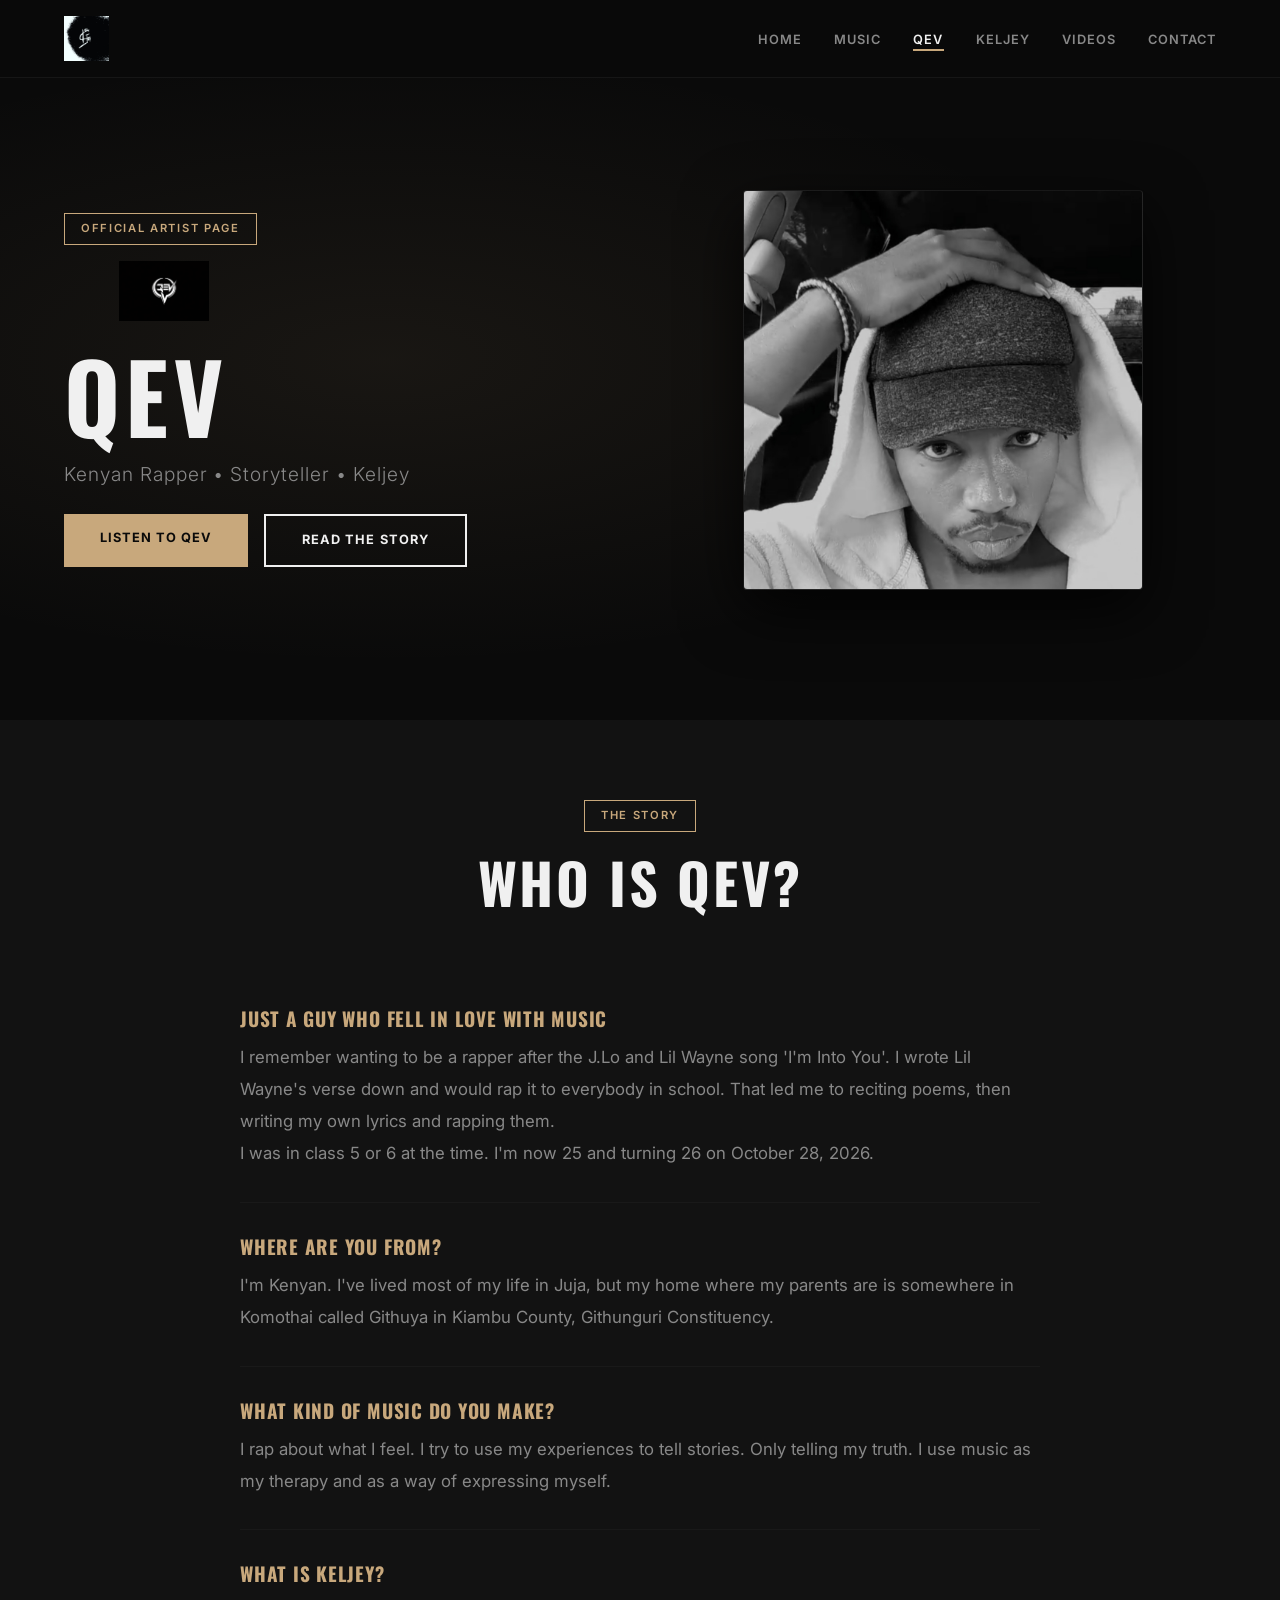
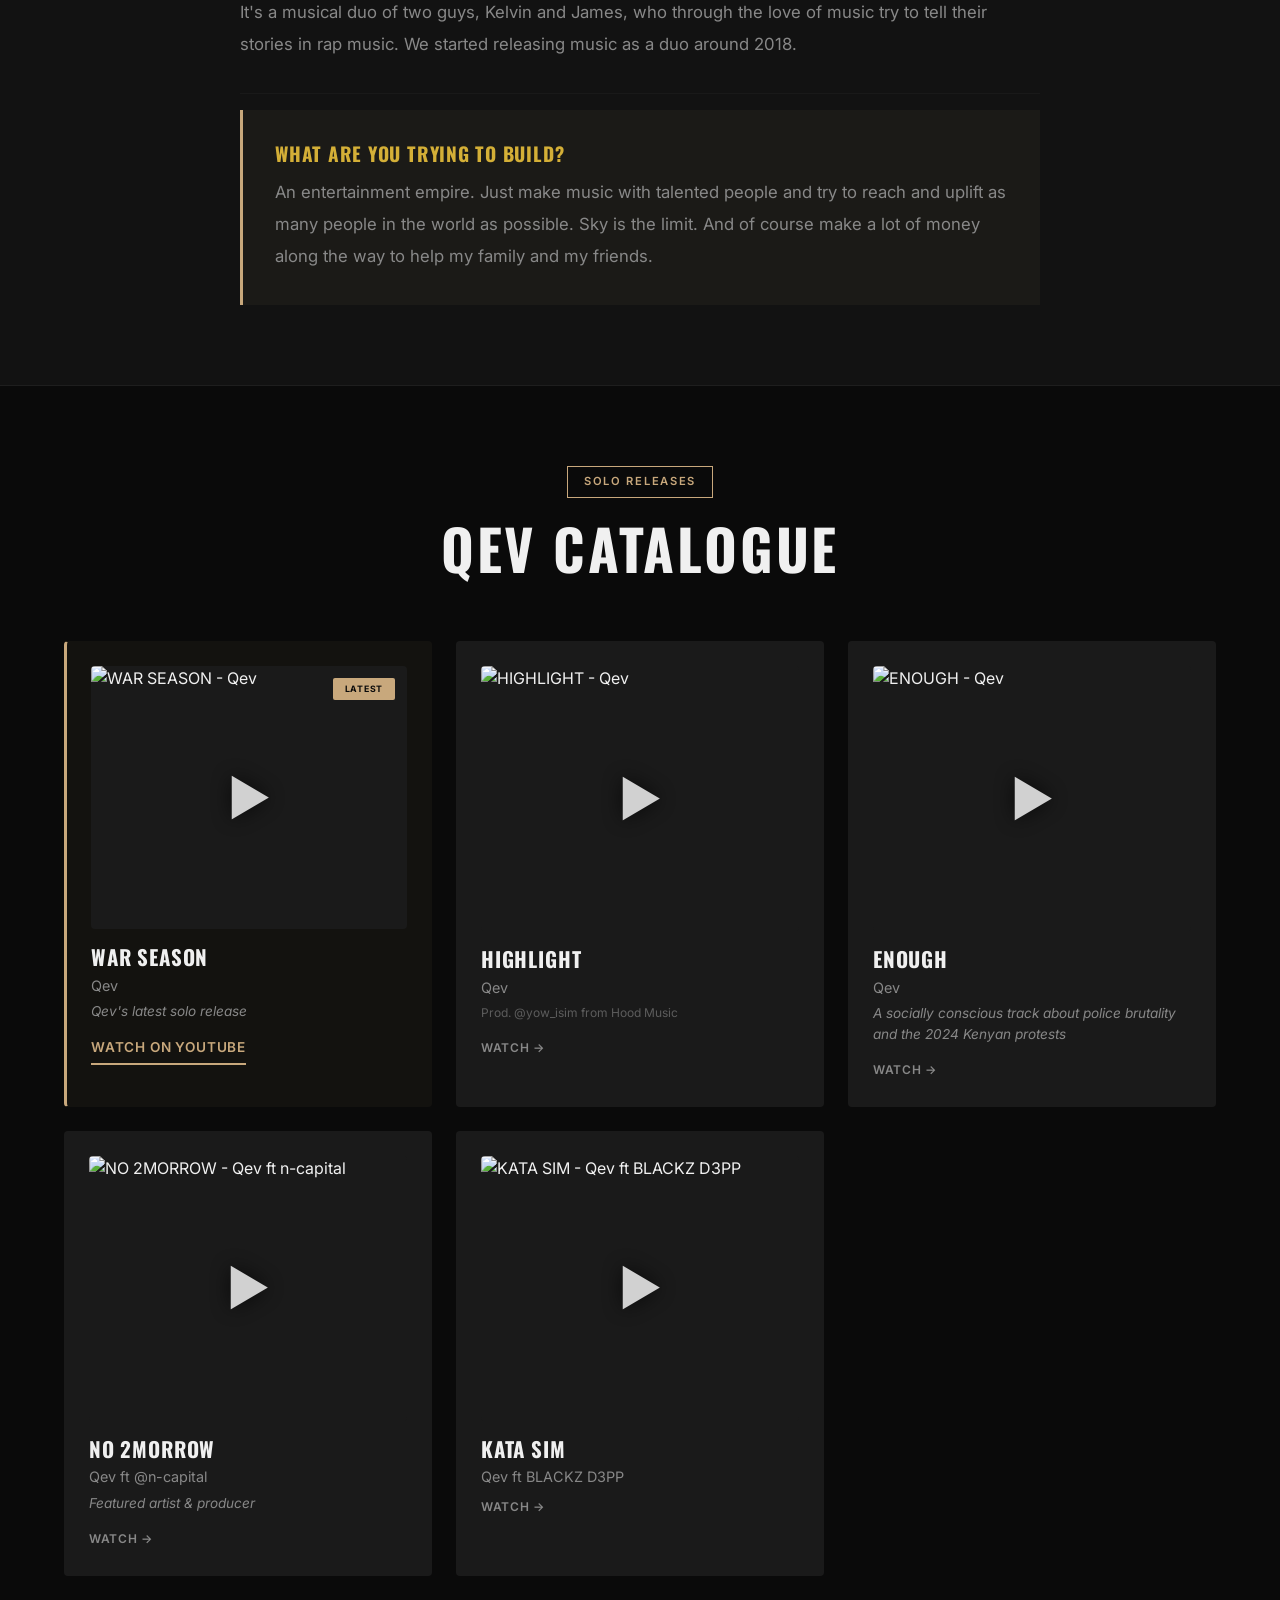
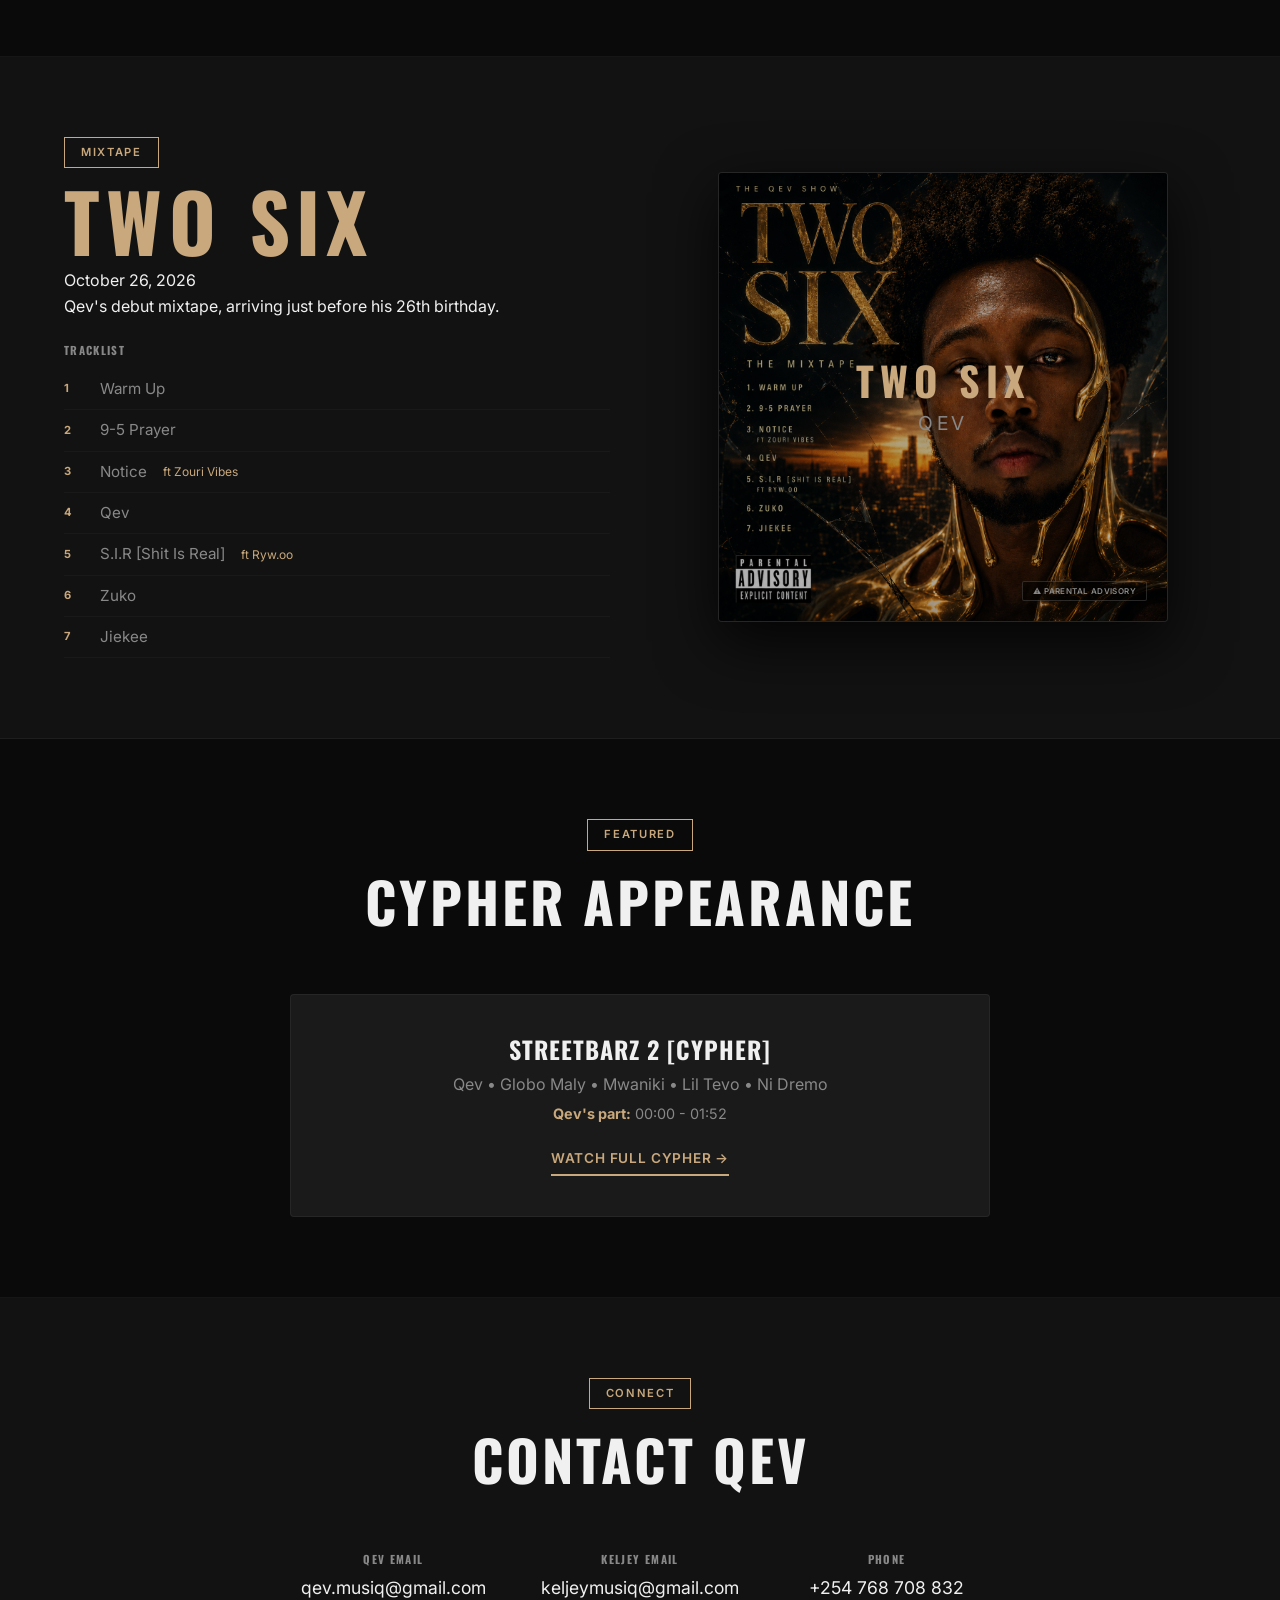
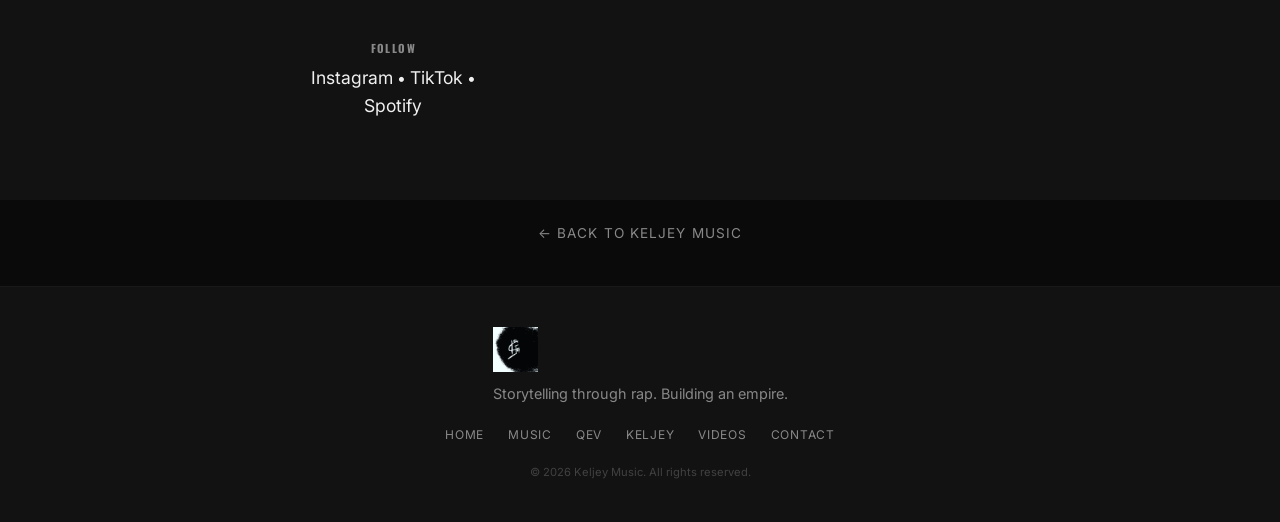
==== commit adf30aaf: "Fix Qev page image paths with absolute URLs" ====
--- a/qev/index.html
+++ b/qev/index.html
@@ -188,7 +188,7 @@
         <div class="nav-container">
             <div class="nav-logo">
                 <a href="/keljeymusic/" aria-label="Keljey Music Home">
-                    <img src="assests/images/1000032856.jpg" alt="Keljey Music" class="qev-nav-logo">
+                    <img src="/assests/images/1000032856.jpg" alt="Keljey Music" class="qev-nav-logo">
                 </a>
             </div>
             <button class="nav-toggle" aria-label="Toggle navigation menu" aria-expanded="false">
@@ -209,7 +209,7 @@
         <div class="qev-hero-content">
             <div class="qev-hero-text">
                 <span class="qev-badge">Official Artist Page</span>
-                <img src="assests/images/1000365258.png" alt="Qev Logo" class="qev-logo-image">
+                <img src="/assests/images/1000365258.png" alt="Qev Logo" class="qev-logo-image">
                 <h1>Qev</h1>
                 <p class="qev-tagline">Kenyan Rapper • Storyteller • Keljey</p>
                 <div class="qev-hero-cta">
@@ -219,7 +219,7 @@
             </div>
             <div class="qev-hero-image">
                 <div class="qev-photo-frame" style="overflow:hidden;border-radius:4px;">
-                    <img src="assests/images/1000292805.jpg" alt="Qev" class="qev-photo-fit">
+                    <img src="/assests/images/1000292805.jpg" alt="Qev" class="qev-photo-fit">
                 </div>
             </div>
         </div>
@@ -358,7 +358,7 @@
                 <div class="two-six-artwork">
                     <div class="artwork-frame" style="overflow:hidden;">
                         <div class="qev-two-six-art">
-                            <img src="assests/images/1000455770.png" alt="Two Six Mixtape" class="qev-artwork-cover">
+                            <img src="/assests/images/1000455770.png" alt="Two Six Mixtape" class="qev-artwork-cover">
                             <div class="album-overlay">
                                 <div class="album-label">TWO SIX</div>
                                 <div class="album-artist">Qev</div>
@@ -429,7 +429,7 @@
         <div class="container">
             <div class="footer-content">
                 <div class="footer-brand">
-                    <img src="assests/images/1000032856.jpg" alt="Keljey Music" class="qev-footer-logo">
+                    <img src="/assests/images/1000032856.jpg" alt="Keljey Music" class="qev-footer-logo">
                     <p>Storytelling through rap. Building an empire.</p>
                 </div>
                 <div class="footer-links">
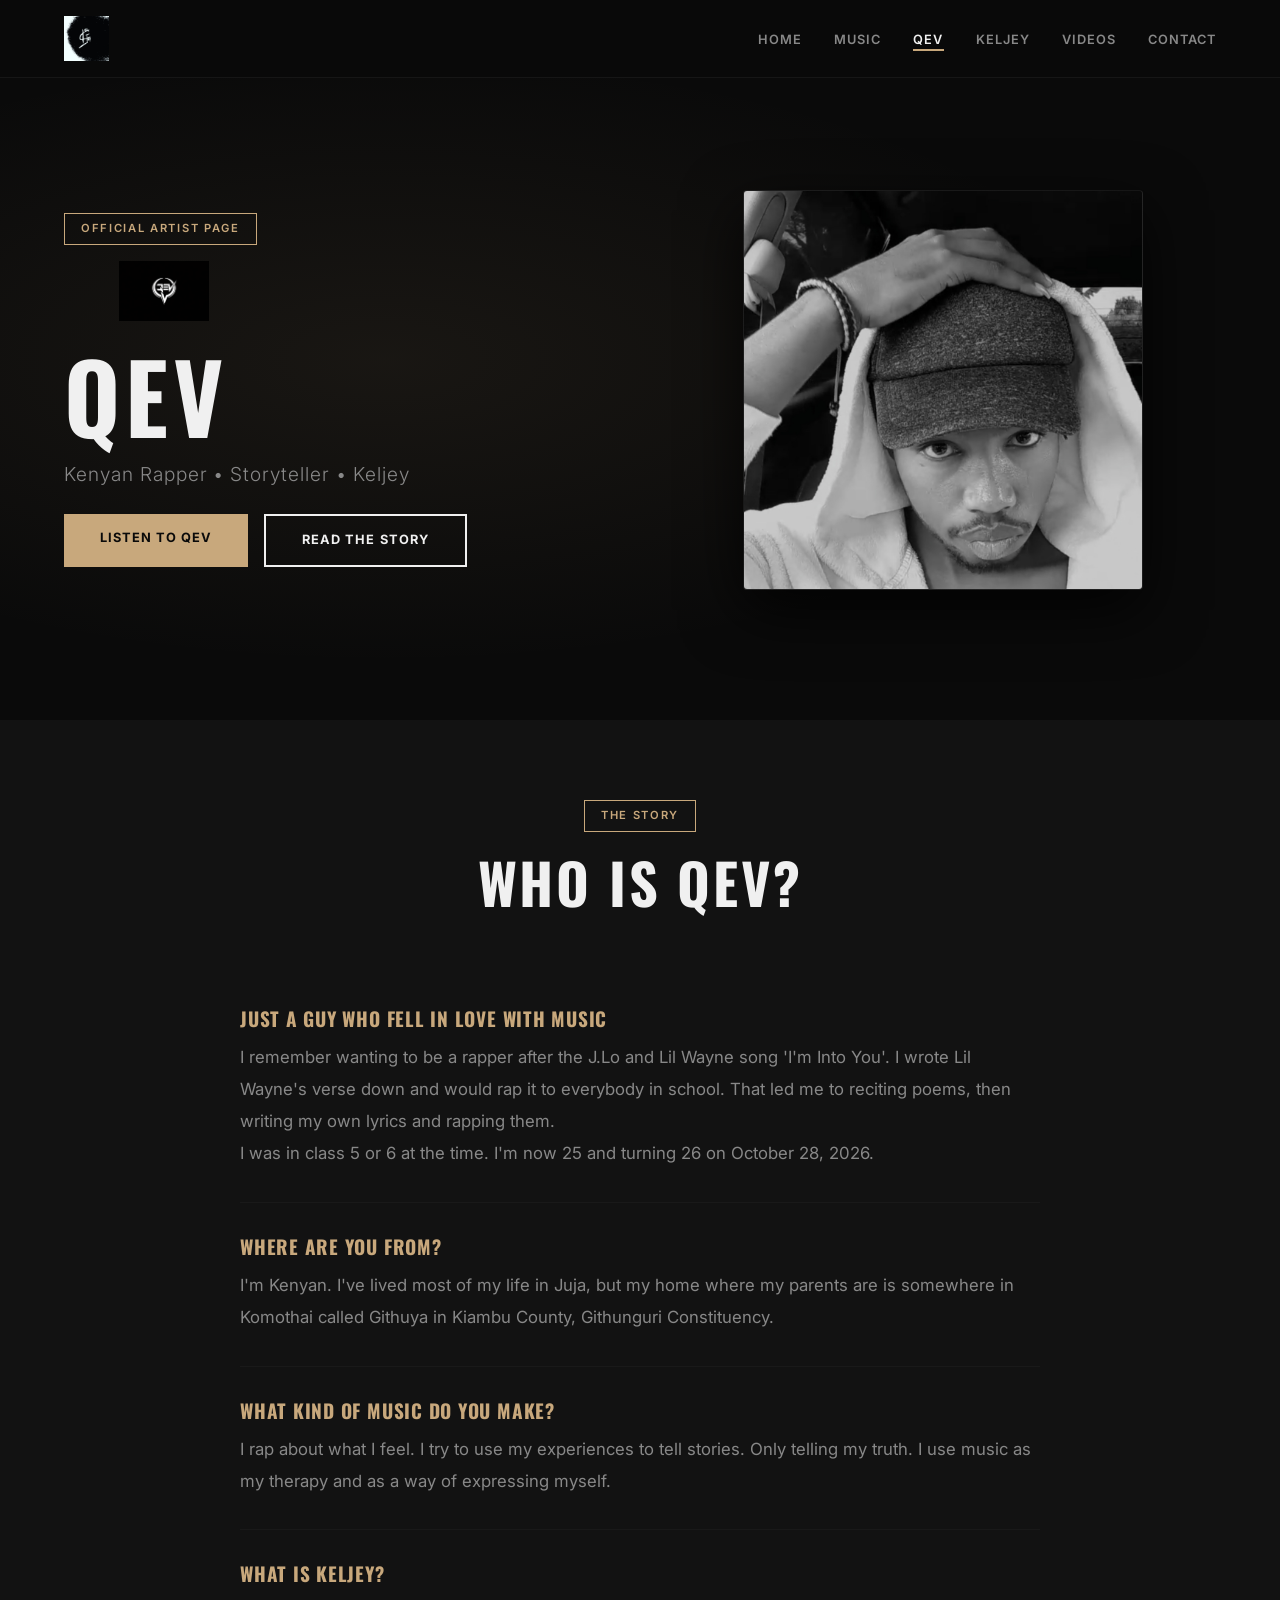
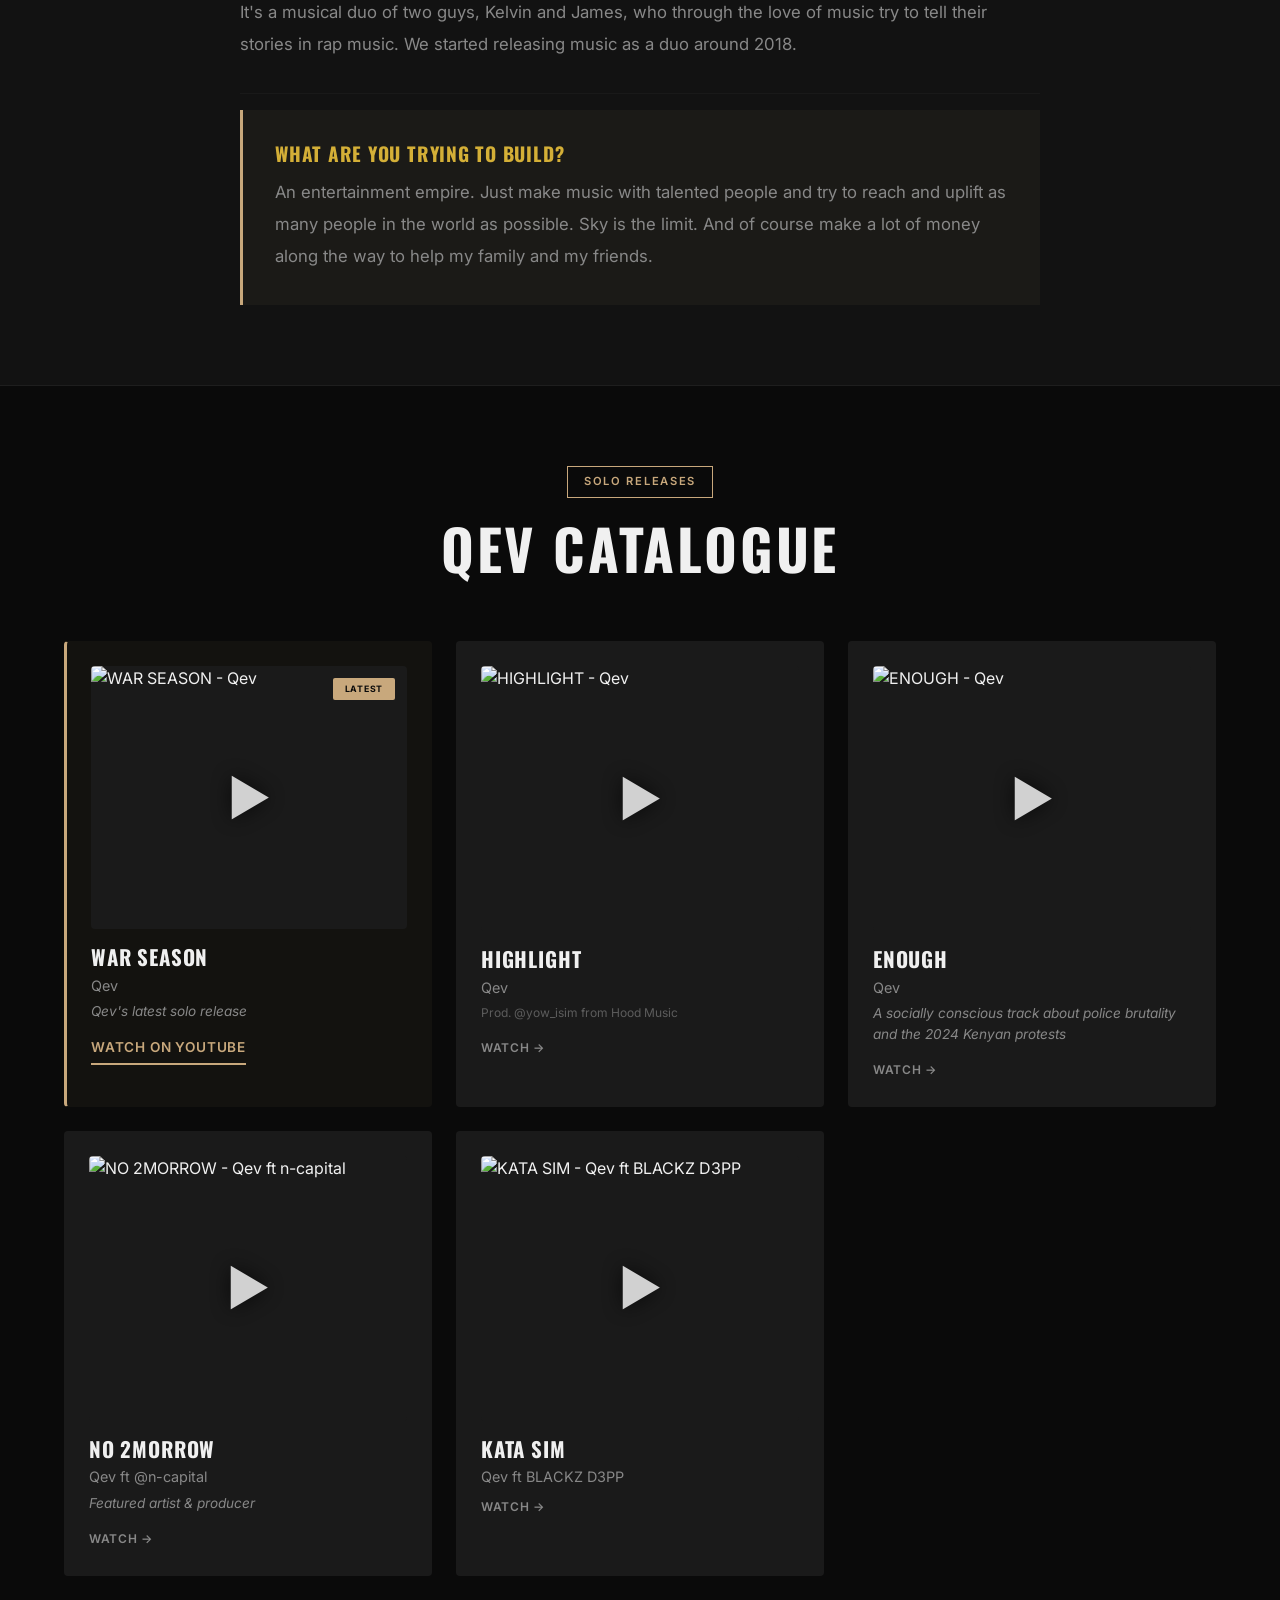
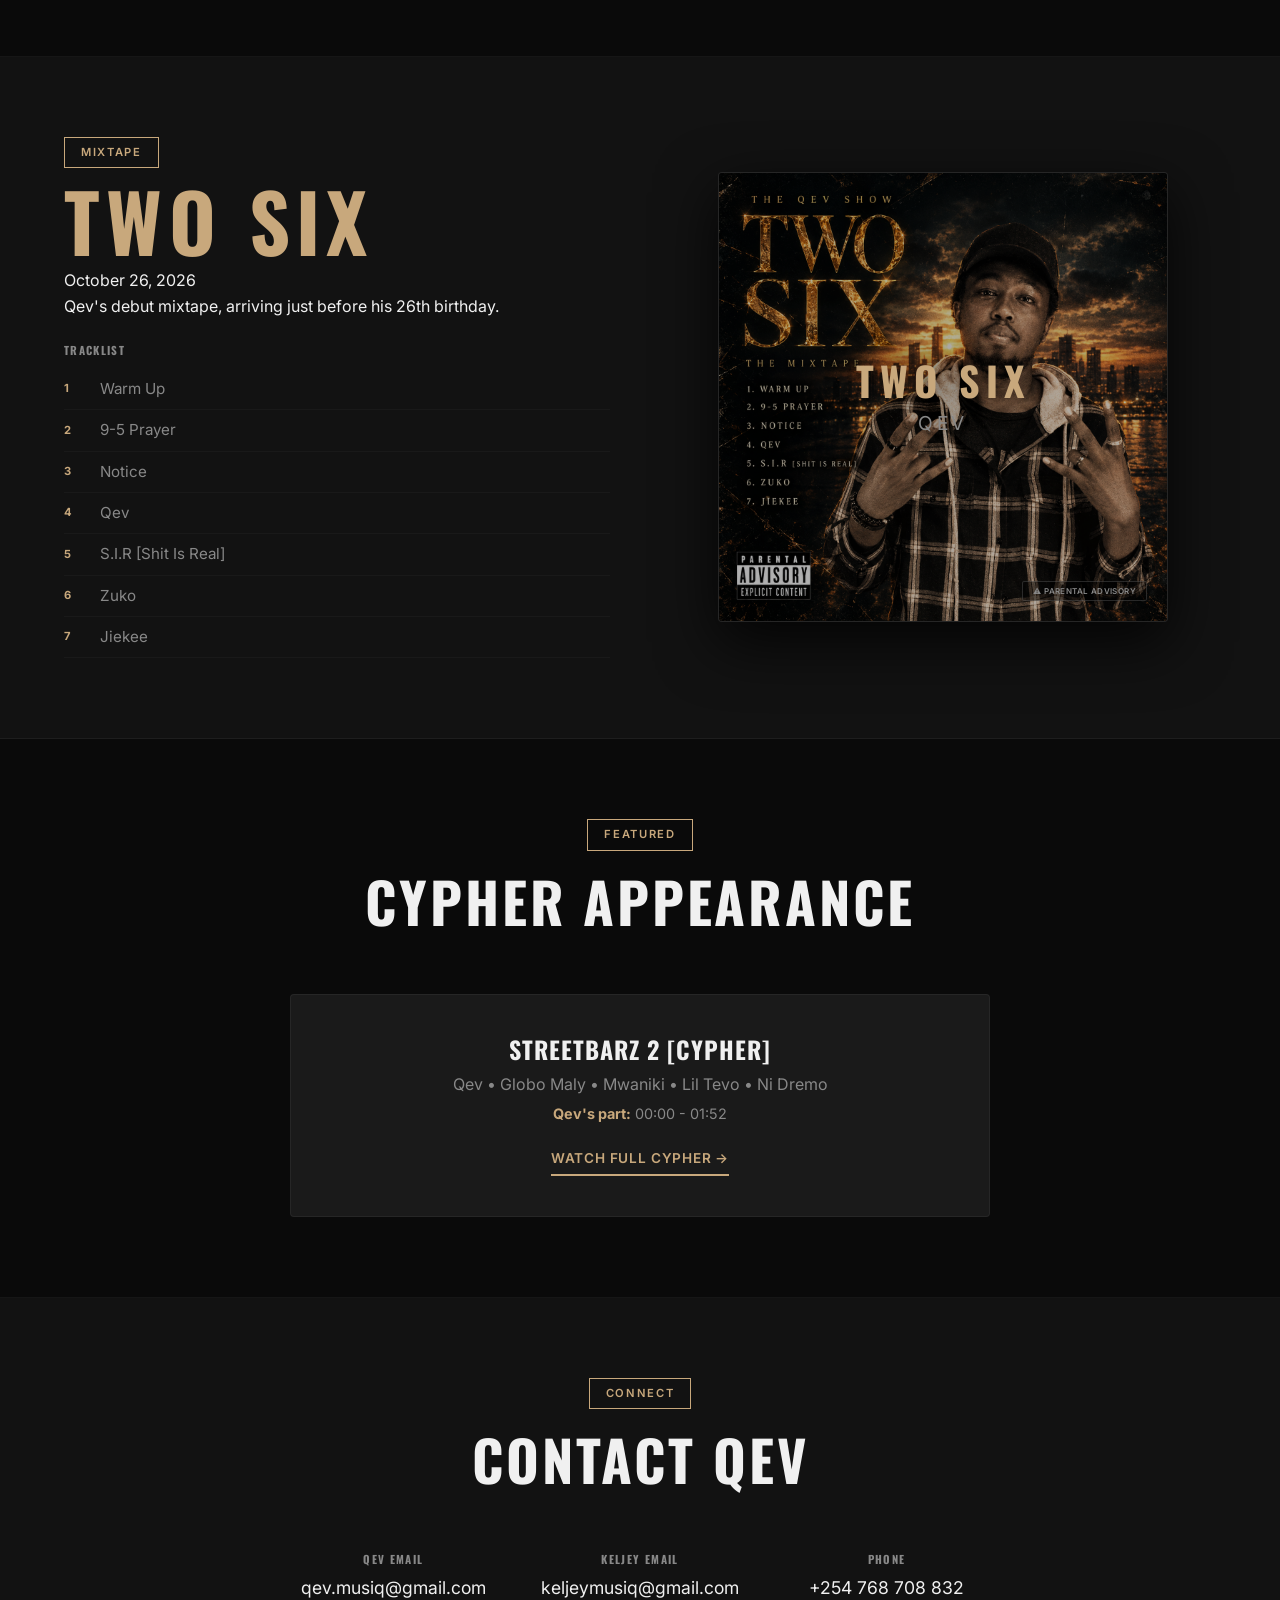
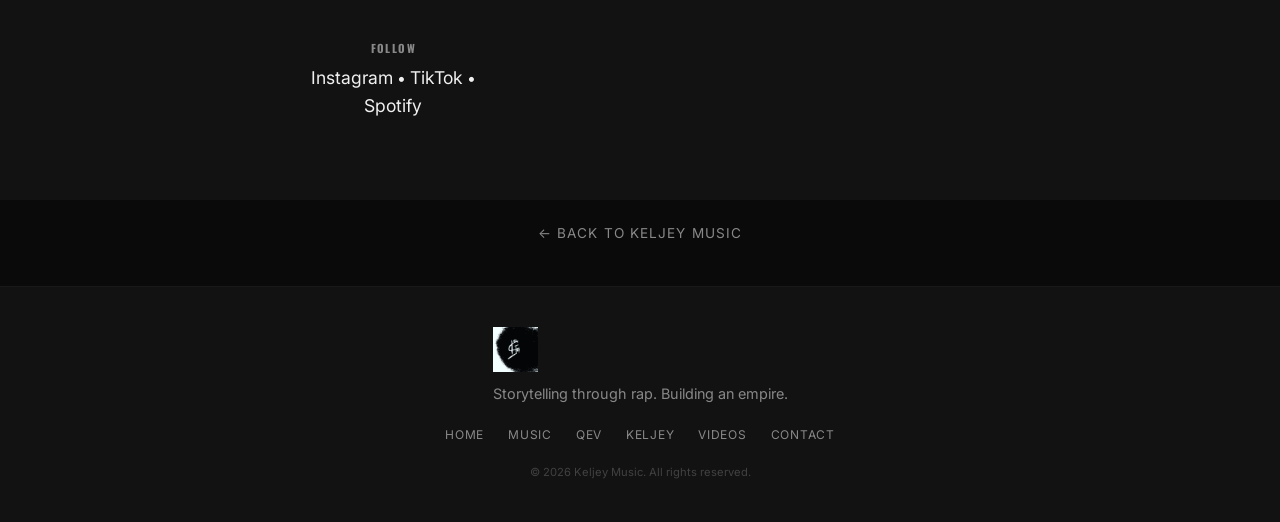
==== commit 0627e238: "Update Two Six cover art and remove tracklist features on Qev page" ====
--- a/qev/index.html
+++ b/qev/index.html
@@ -188,7 +188,7 @@
         <div class="nav-container">
             <div class="nav-logo">
                 <a href="/keljeymusic/" aria-label="Keljey Music Home">
-                    <img src="/assests/images/1000032856.jpg" alt="Keljey Music" class="qev-nav-logo">
+                    <img src="https://qevmusiq-cmd.github.io/keljeymusic/assests/images/1000032856.jpg" alt="Keljey Music" class="qev-nav-logo">
                 </a>
             </div>
             <button class="nav-toggle" aria-label="Toggle navigation menu" aria-expanded="false">
@@ -209,7 +209,7 @@
         <div class="qev-hero-content">
             <div class="qev-hero-text">
                 <span class="qev-badge">Official Artist Page</span>
-                <img src="/assests/images/1000365258.png" alt="Qev Logo" class="qev-logo-image">
+                <img src="https://qevmusiq-cmd.github.io/keljeymusic/assests/images/1000365258.png" alt="Qev Logo" class="qev-logo-image">
                 <h1>Qev</h1>
                 <p class="qev-tagline">Kenyan Rapper • Storyteller • Keljey</p>
                 <div class="qev-hero-cta">
@@ -219,7 +219,7 @@
             </div>
             <div class="qev-hero-image">
                 <div class="qev-photo-frame" style="overflow:hidden;border-radius:4px;">
-                    <img src="/assests/images/1000292805.jpg" alt="Qev" class="qev-photo-fit">
+                    <img src="https://qevmusiq-cmd.github.io/keljeymusic/assests/images/1000292805.jpg" alt="Qev" class="qev-photo-fit">
                 </div>
             </div>
         </div>
@@ -347,9 +347,9 @@
                         <ol>
                             <li>Warm Up</li>
                             <li>9-5 Prayer</li>
-                            <li>Notice <span class="feature">ft Zouri Vibes</span></li>
+                            <li>Notice</li>
                             <li>Qev</li>
-                            <li>S.I.R [Shit Is Real] <span class="feature">ft Ryw.oo</span></li>
+                            <li>S.I.R [Shit Is Real]</li>
                             <li>Zuko</li>
                             <li>Jiekee</li>
                         </ol>
@@ -358,7 +358,7 @@
                 <div class="two-six-artwork">
                     <div class="artwork-frame" style="overflow:hidden;">
                         <div class="qev-two-six-art">
-                            <img src="/assests/images/1000455770.png" alt="Two Six Mixtape" class="qev-artwork-cover">
+                            <img src="https://qevmusiq-cmd.github.io/keljeymusic/assests/images/file_00000000b6588210874dafaed36c6f8f.png" alt="Two Six Mixtape" class="qev-artwork-cover">
                             <div class="album-overlay">
                                 <div class="album-label">TWO SIX</div>
                                 <div class="album-artist">Qev</div>
@@ -429,7 +429,7 @@
         <div class="container">
             <div class="footer-content">
                 <div class="footer-brand">
-                    <img src="/assests/images/1000032856.jpg" alt="Keljey Music" class="qev-footer-logo">
+                    <img src="https://qevmusiq-cmd.github.io/keljeymusic/assests/images/1000032856.jpg" alt="Keljey Music" class="qev-footer-logo">
                     <p>Storytelling through rap. Building an empire.</p>
                 </div>
                 <div class="footer-links">
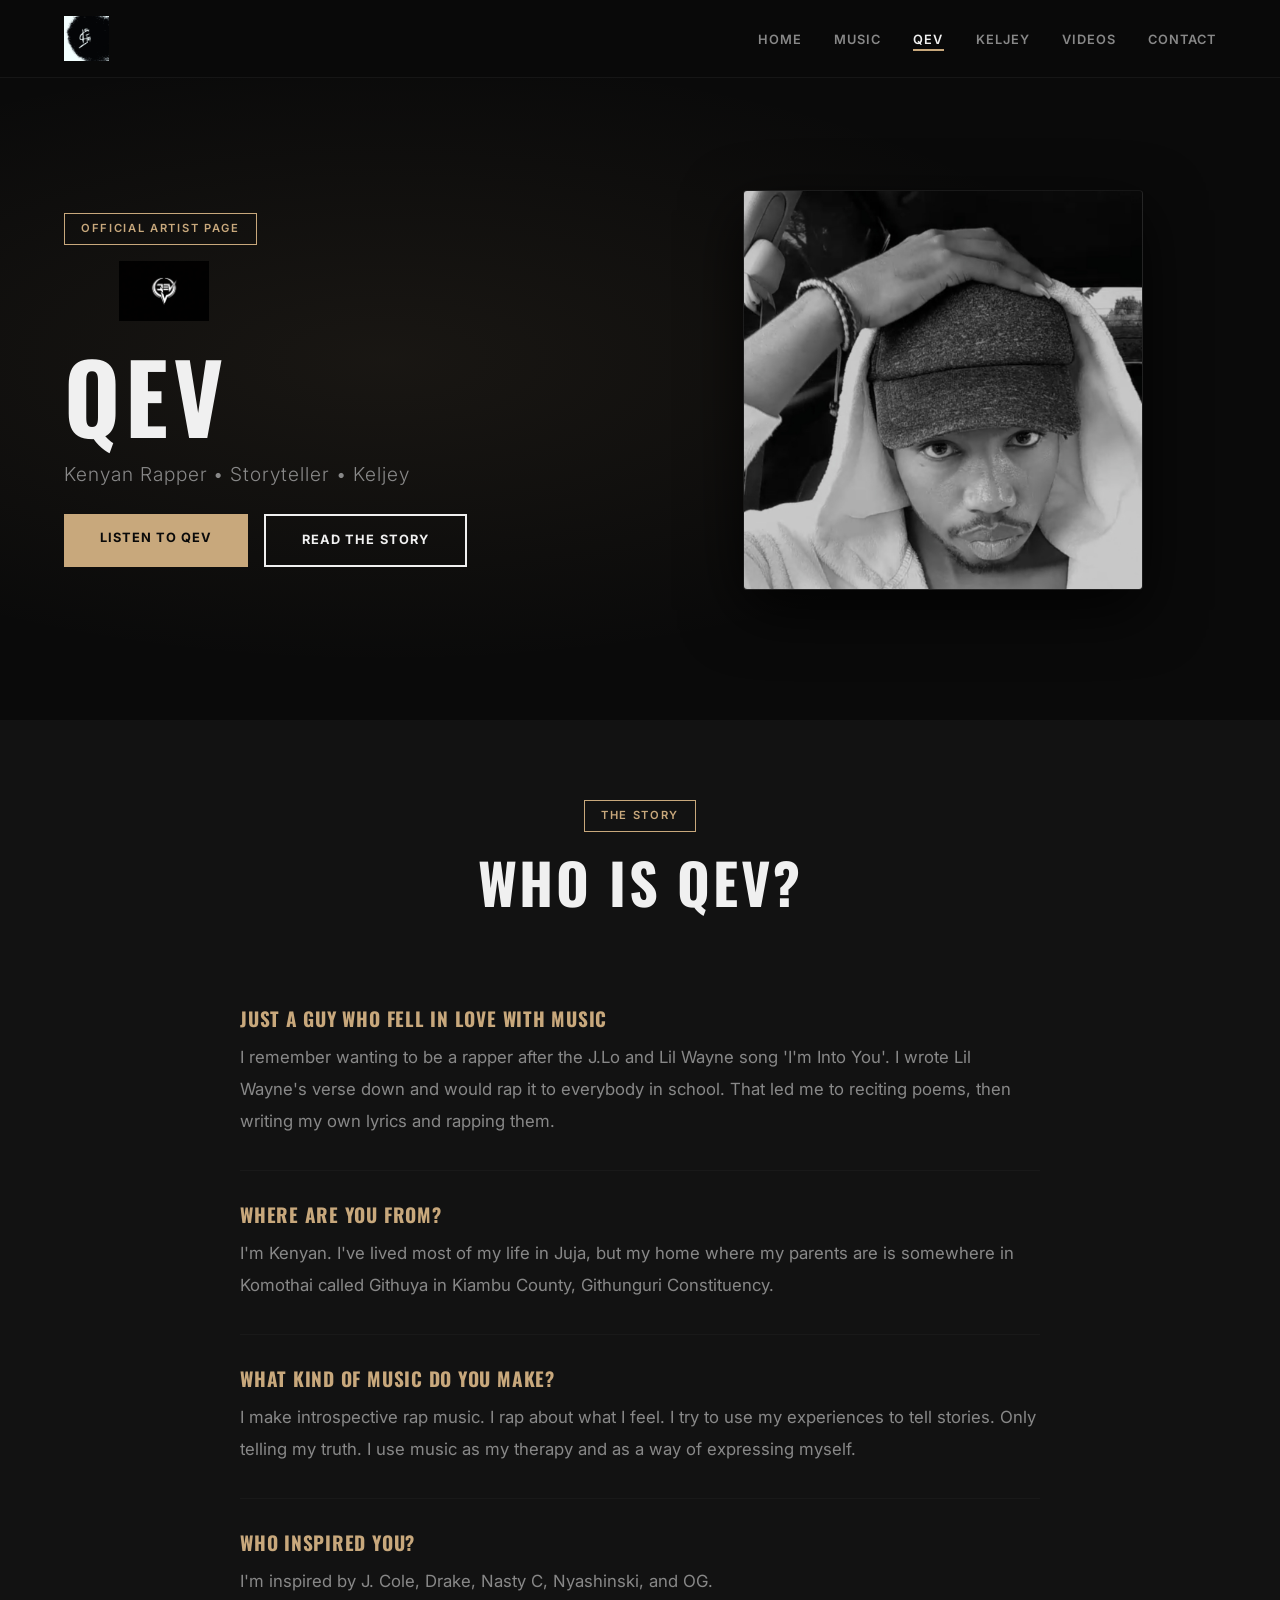
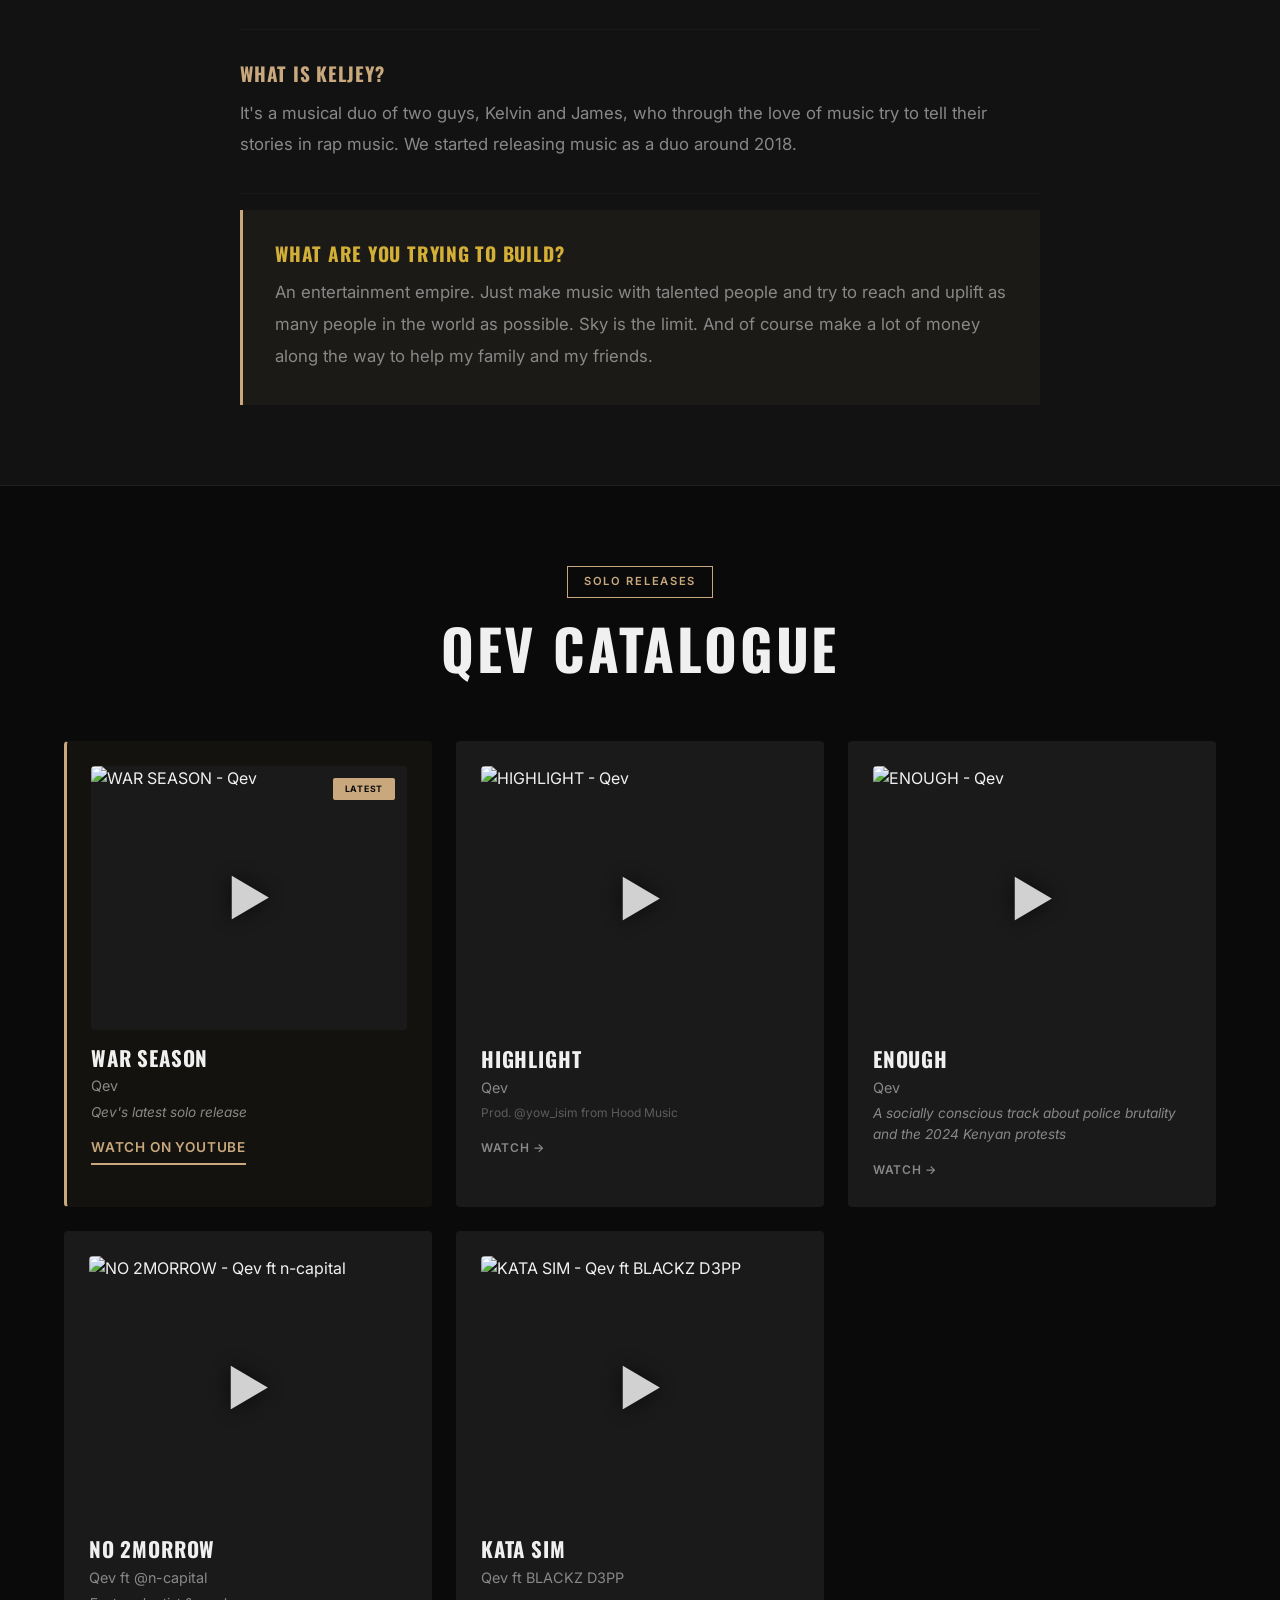
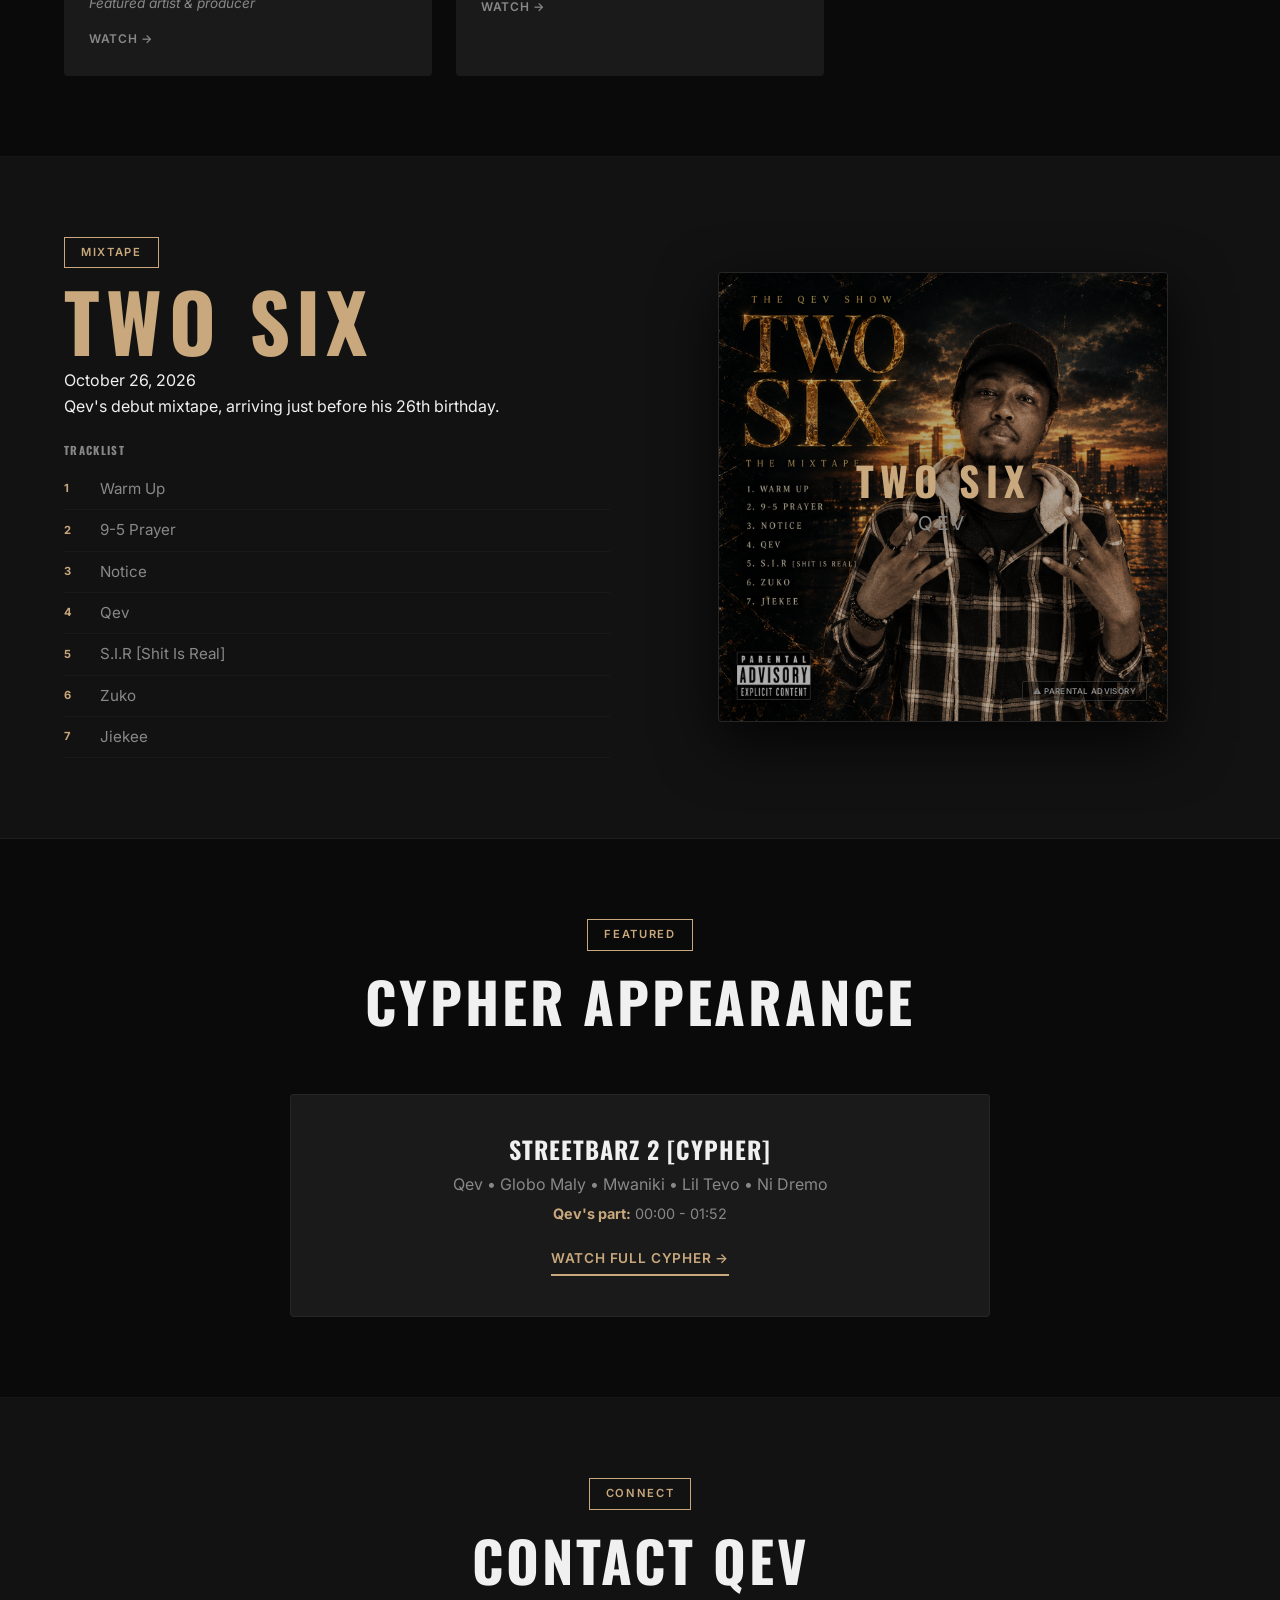
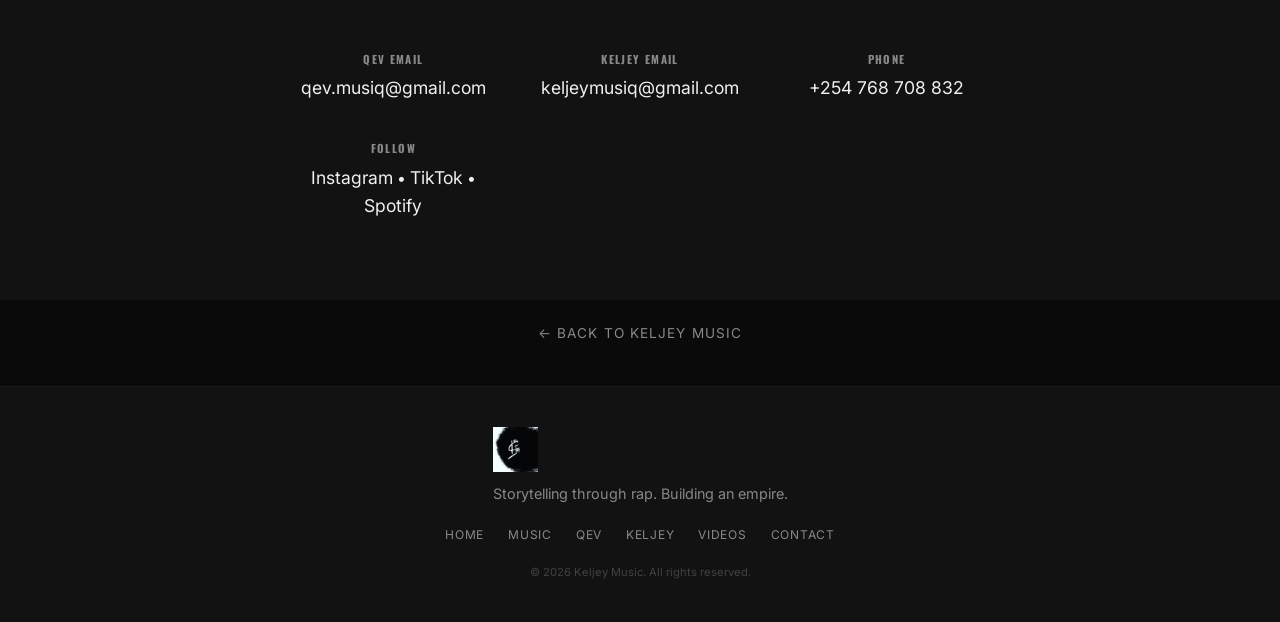
==== commit ea1e4378: "Update Qev bio: remove age, add inspirations, update genre" ====
--- a/qev/index.html
+++ b/qev/index.html
@@ -235,7 +235,6 @@
                 <div class="story-block">
                     <h3>Just a guy who fell in love with music</h3>
                     <p>I remember wanting to be a rapper after the J.Lo and Lil Wayne song 'I'm Into You'. I wrote Lil Wayne's verse down and would rap it to everybody in school. That led me to reciting poems, then writing my own lyrics and rapping them.</p>
-                    <p>I was in class 5 or 6 at the time. I'm now 25 and turning 26 on October 28, 2026.</p>
                 </div>
                 <div class="story-block">
                     <h3>Where are you from?</h3>
@@ -243,7 +242,11 @@
                 </div>
                 <div class="story-block">
                     <h3>What kind of music do you make?</h3>
-                    <p>I rap about what I feel. I try to use my experiences to tell stories. Only telling my truth. I use music as my therapy and as a way of expressing myself.</p>
+                    <p>I make introspective rap music. I rap about what I feel. I try to use my experiences to tell stories. Only telling my truth. I use music as my therapy and as a way of expressing myself.</p>
+                </div>
+                <div class="story-block">
+                    <h3>Who inspired you?</h3>
+                    <p>I'm inspired by J. Cole, Drake, Nasty C, Nyashinski, and OG.</p>
                 </div>
                 <div class="story-block">
                     <h3>What is Keljey?</h3>
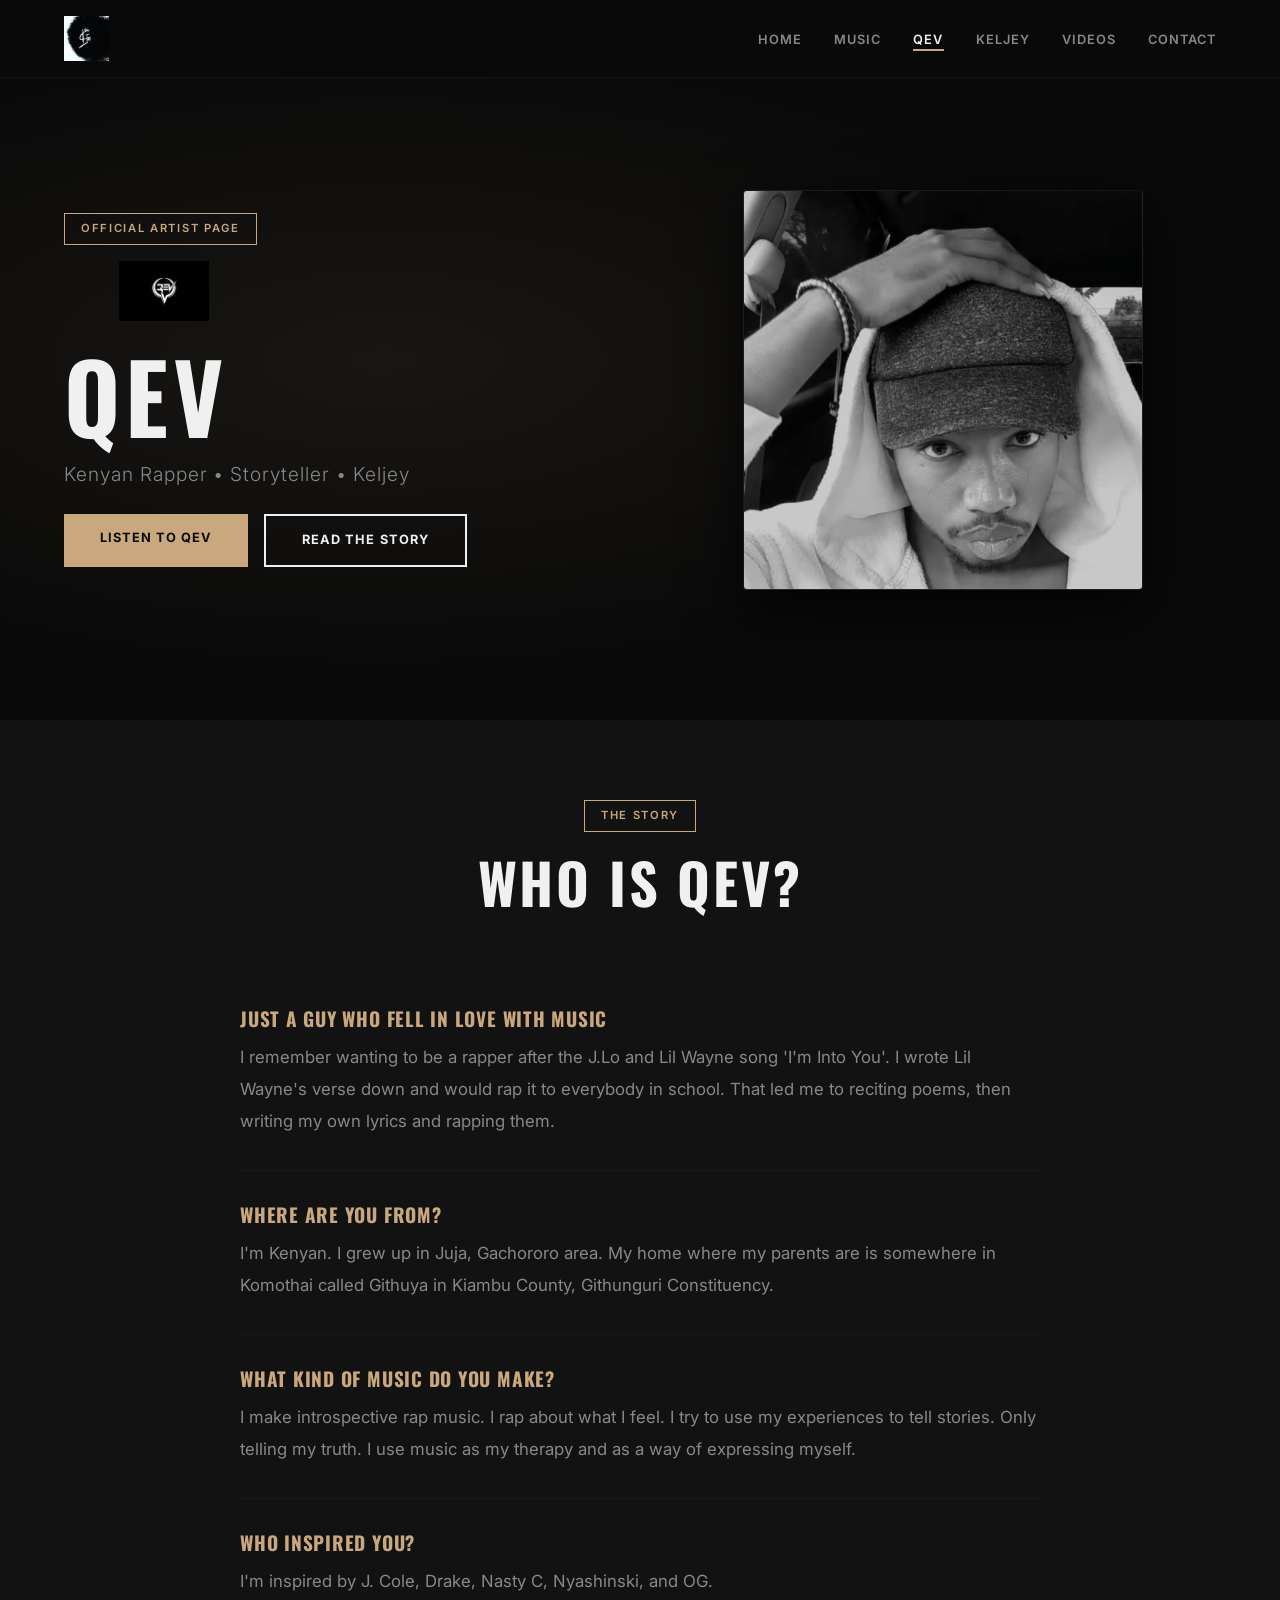
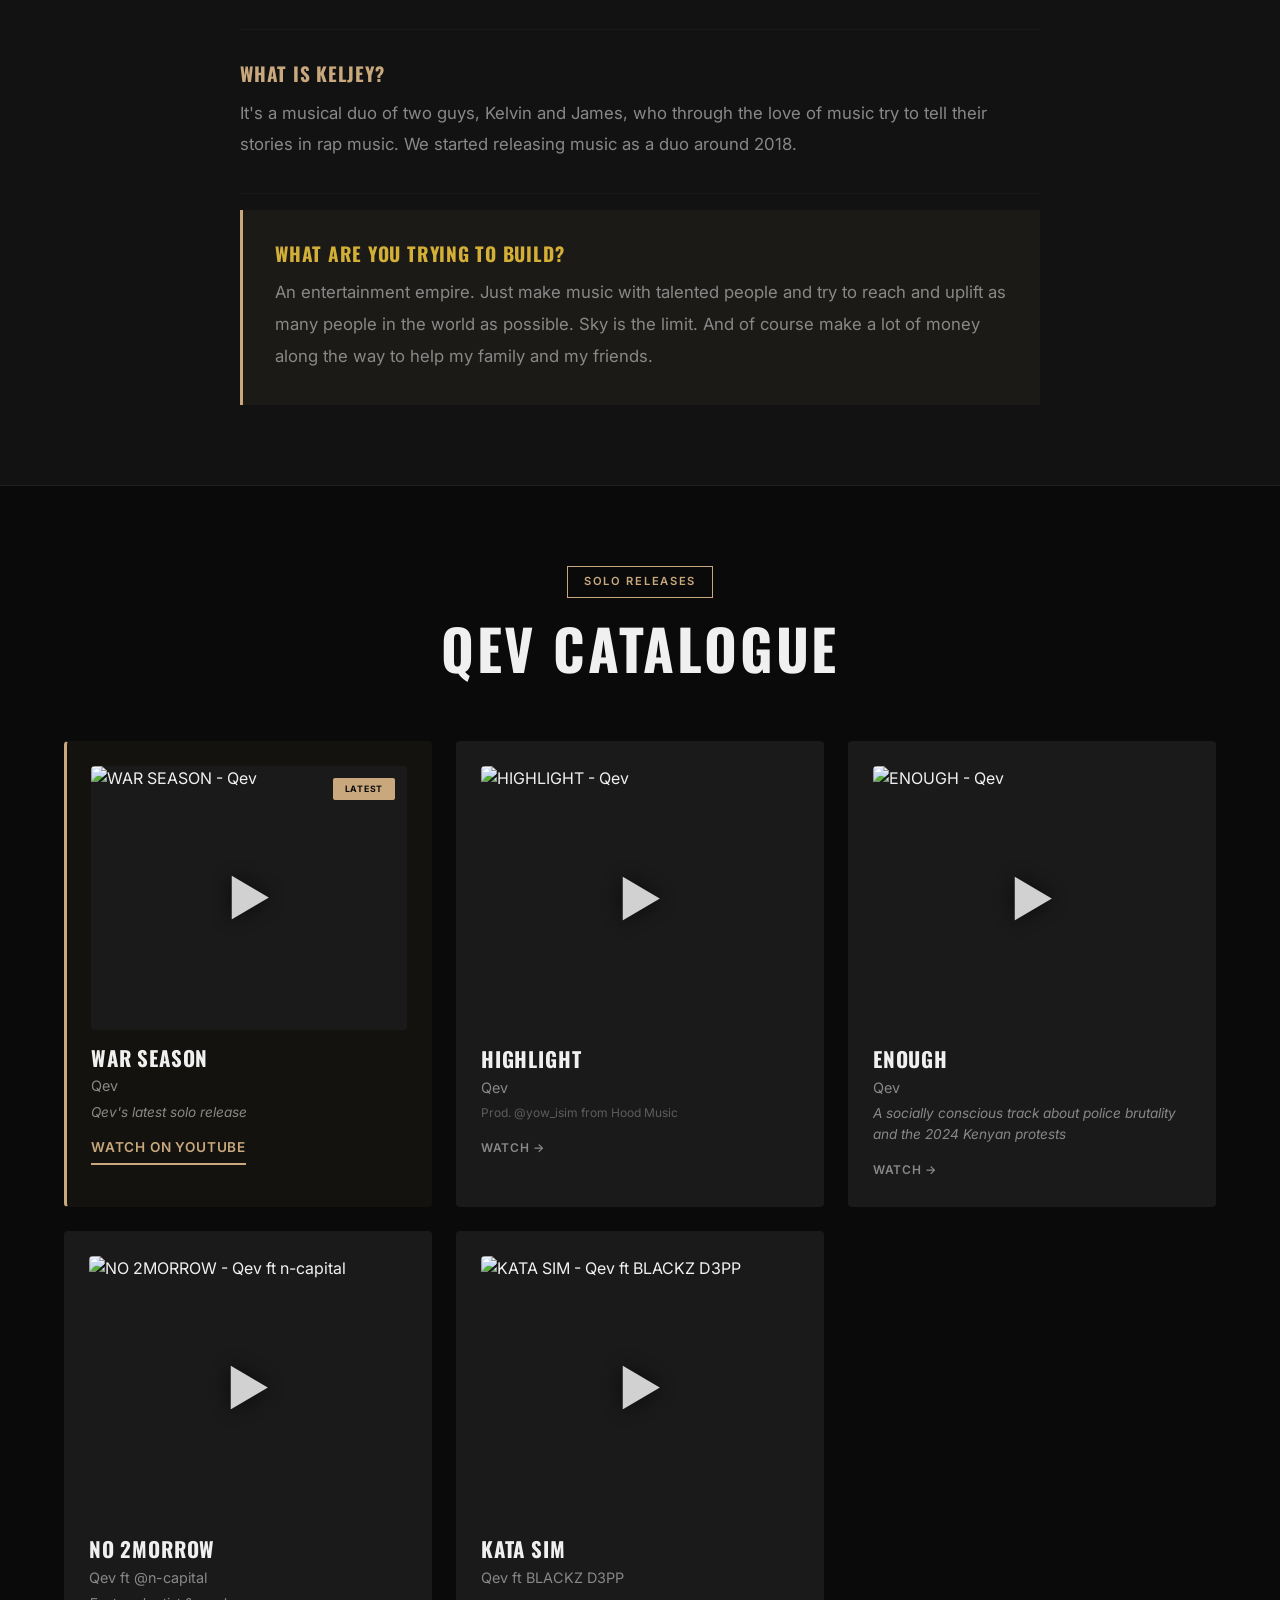
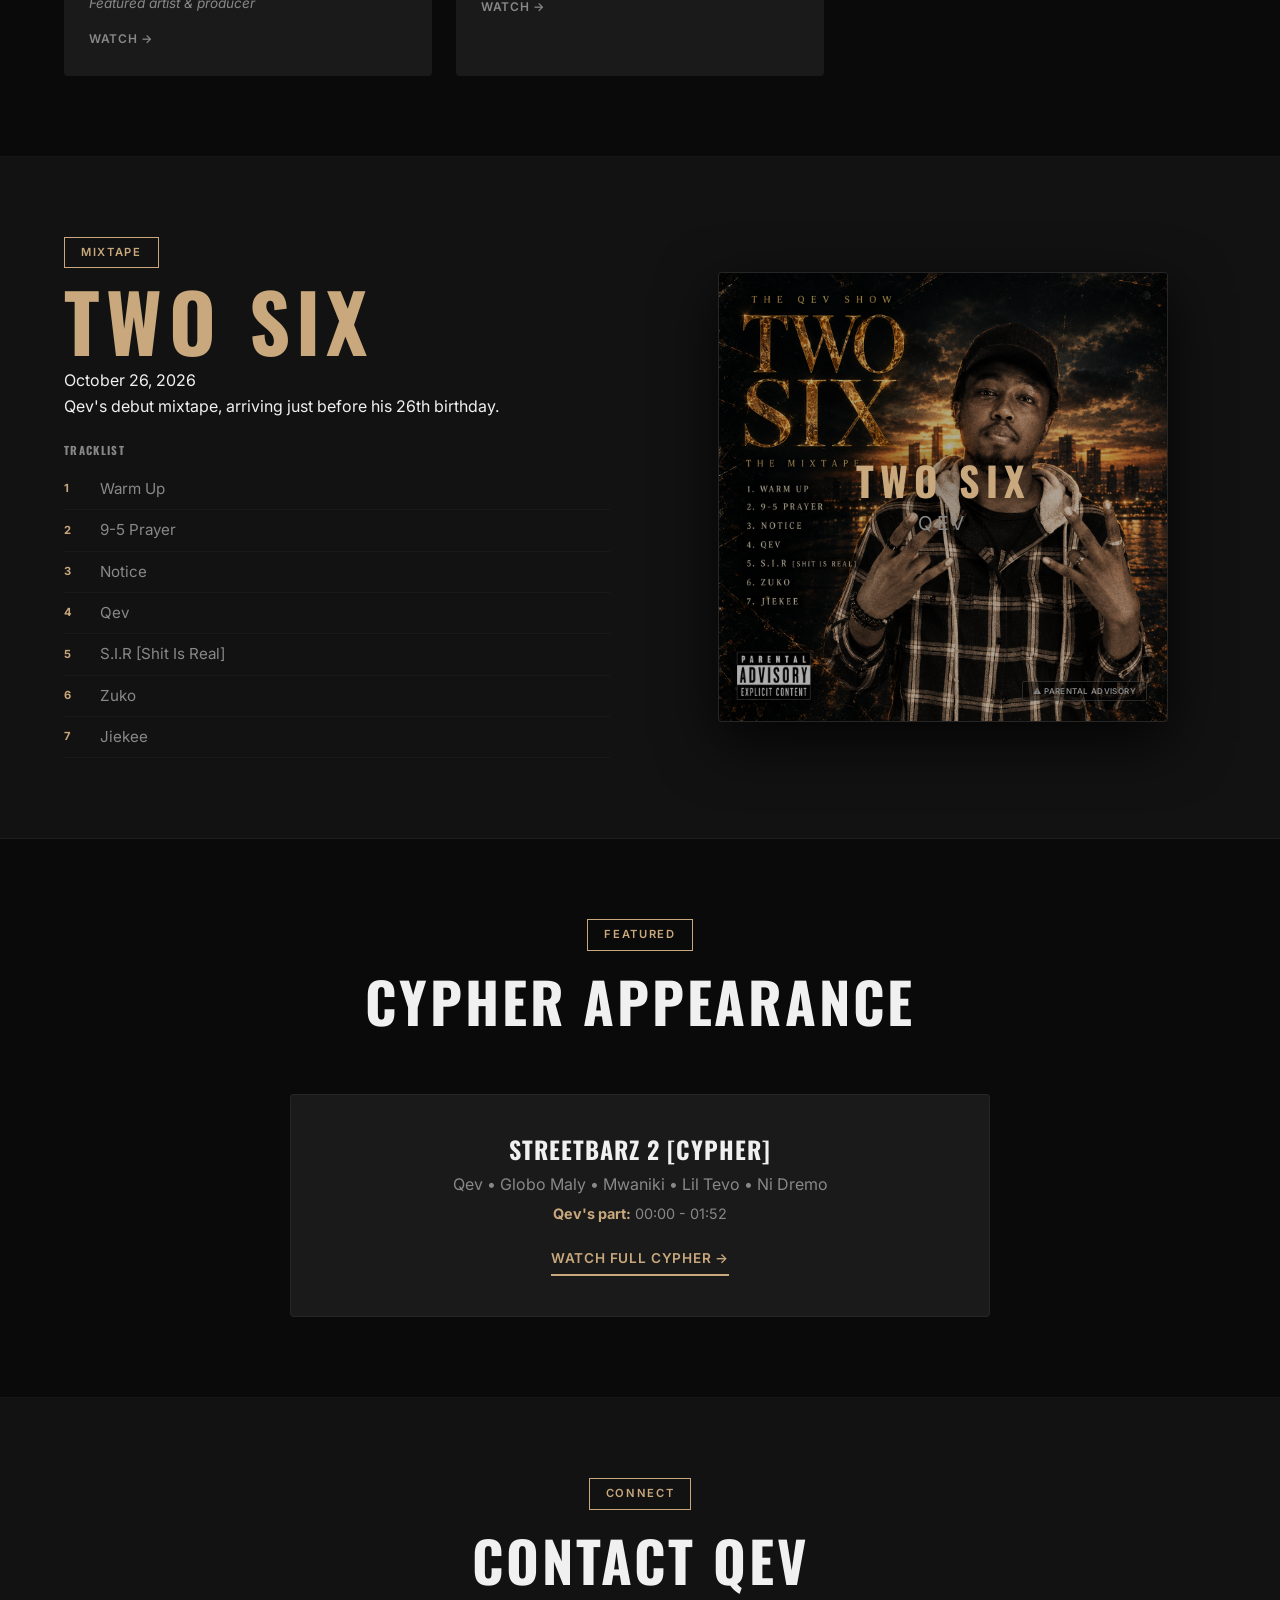
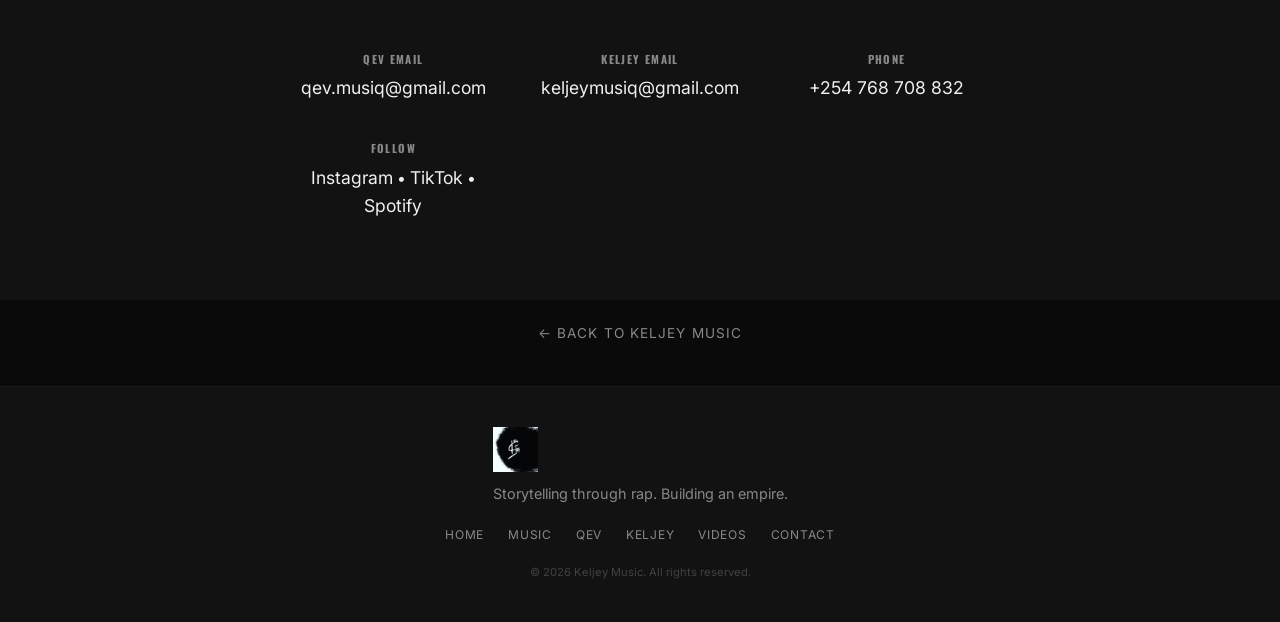
==== commit 5aa0a9cb: "Update Qev bio: add Gachororo area" ====
--- a/qev/index.html
+++ b/qev/index.html
@@ -238,7 +238,7 @@
                 </div>
                 <div class="story-block">
                     <h3>Where are you from?</h3>
-                    <p>I'm Kenyan. I've lived most of my life in Juja, but my home where my parents are is somewhere in Komothai called Githuya in Kiambu County, Githunguri Constituency.</p>
+                    <p>I'm Kenyan. I grew up in Juja, Gachororo area. My home where my parents are is somewhere in Komothai called Githuya in Kiambu County, Githunguri Constituency.</p>
                 </div>
                 <div class="story-block">
                     <h3>What kind of music do you make?</h3>
@@ -453,4 +453,4 @@
     <script src="../js/main.js"></script>
     <script src="../js/qev.js"></script>
 </body>
-</html>
+    </html>
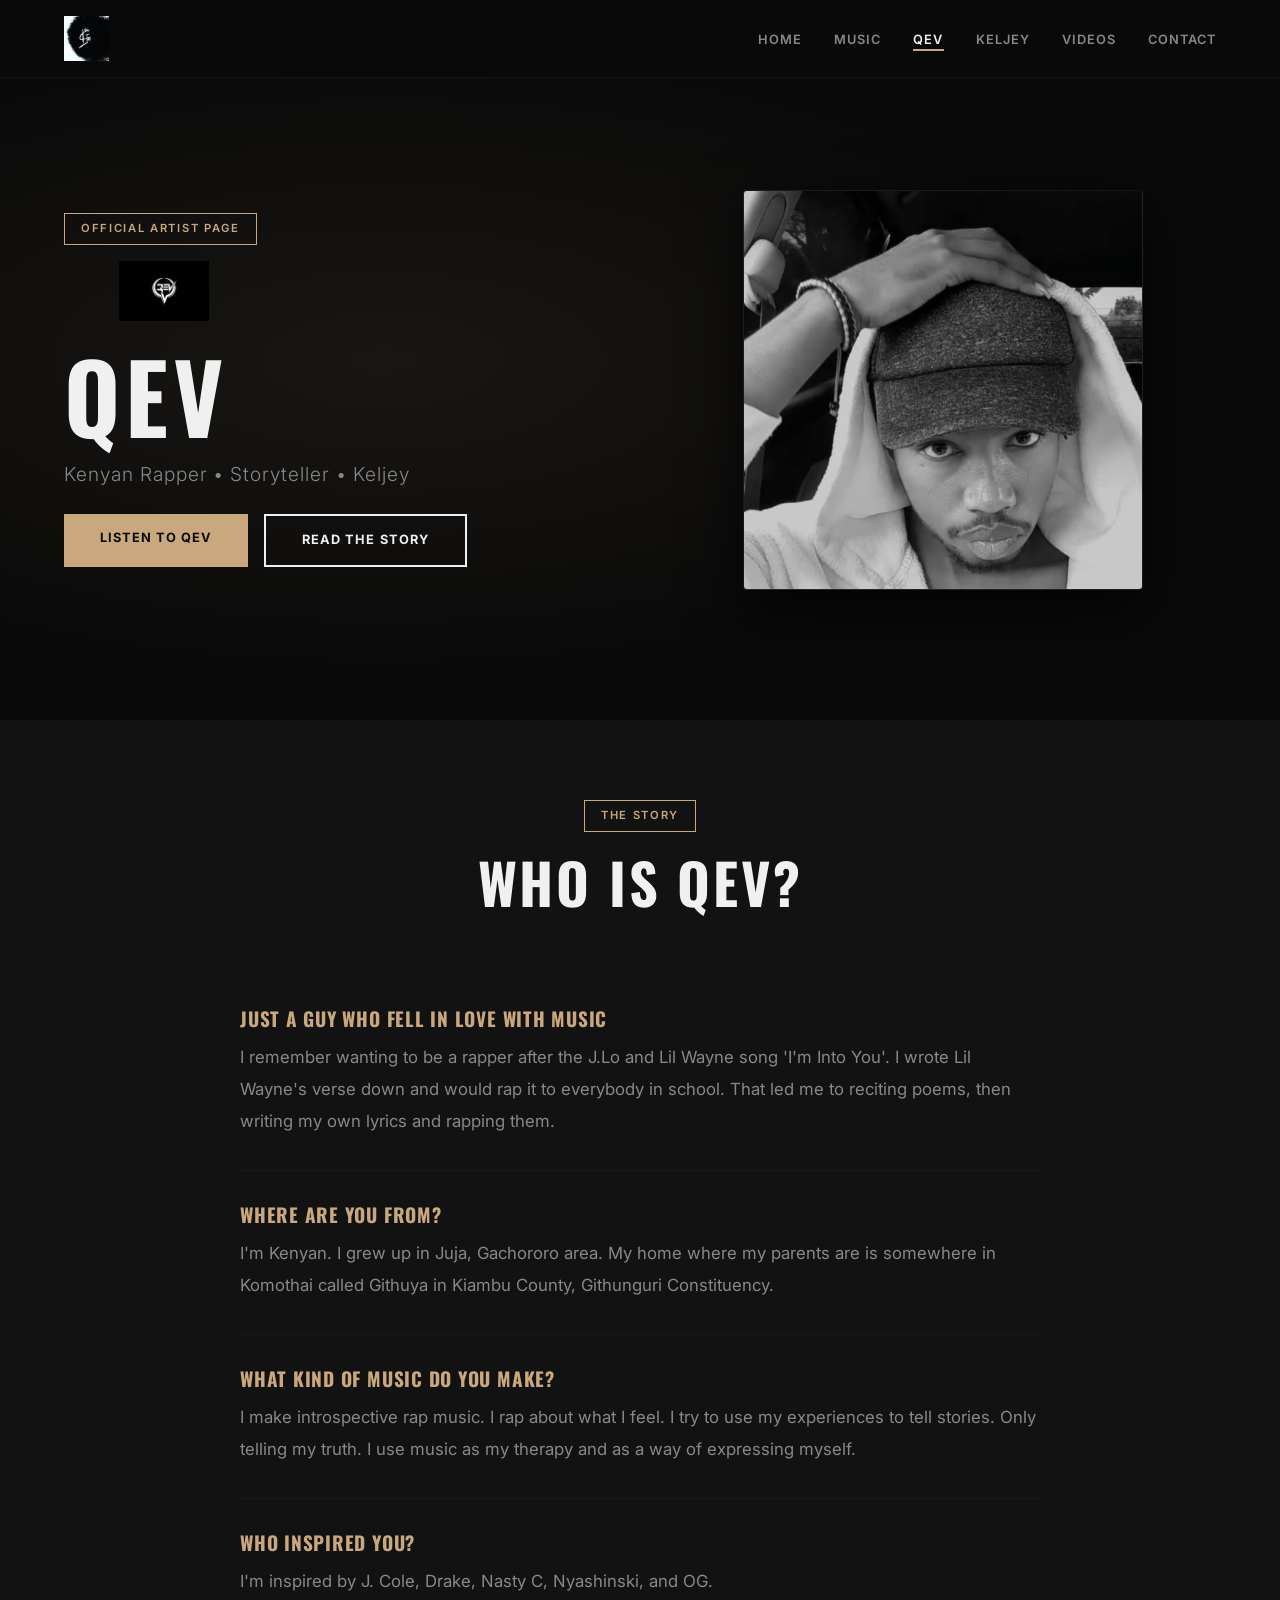
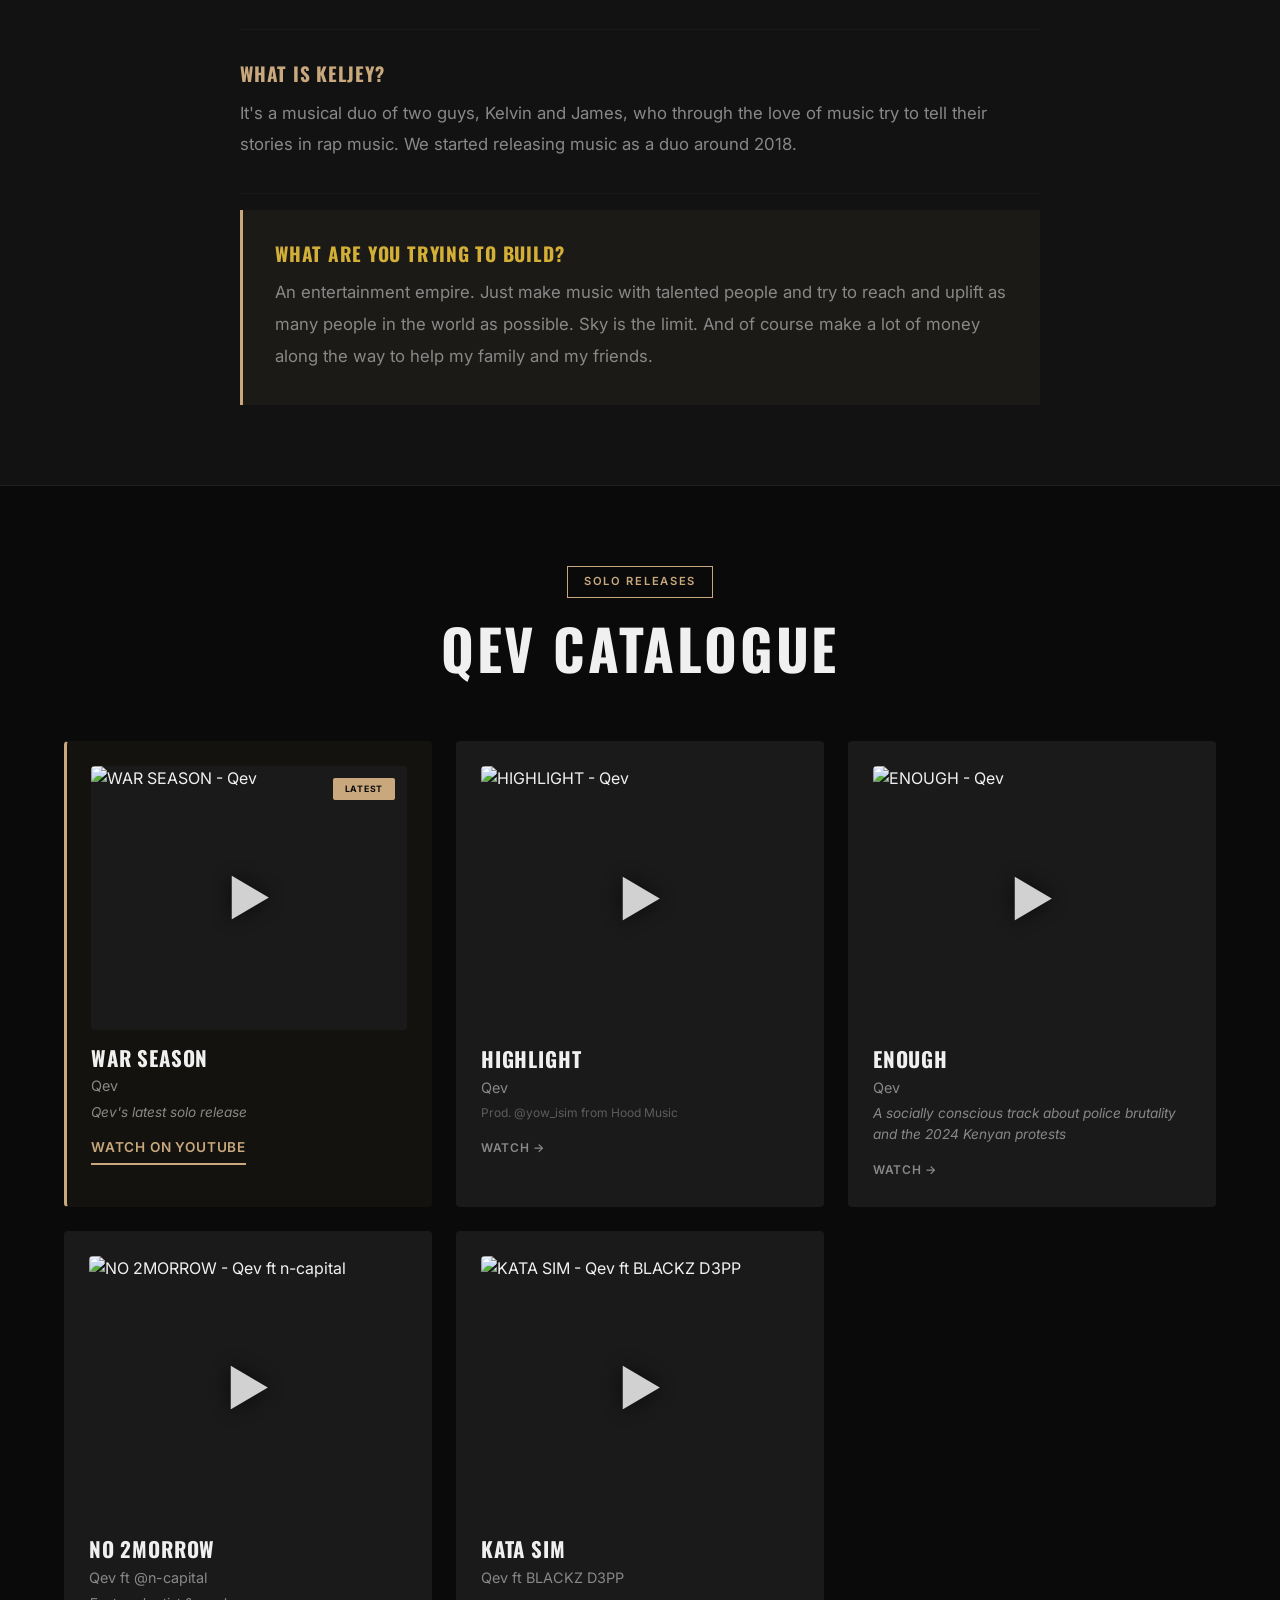
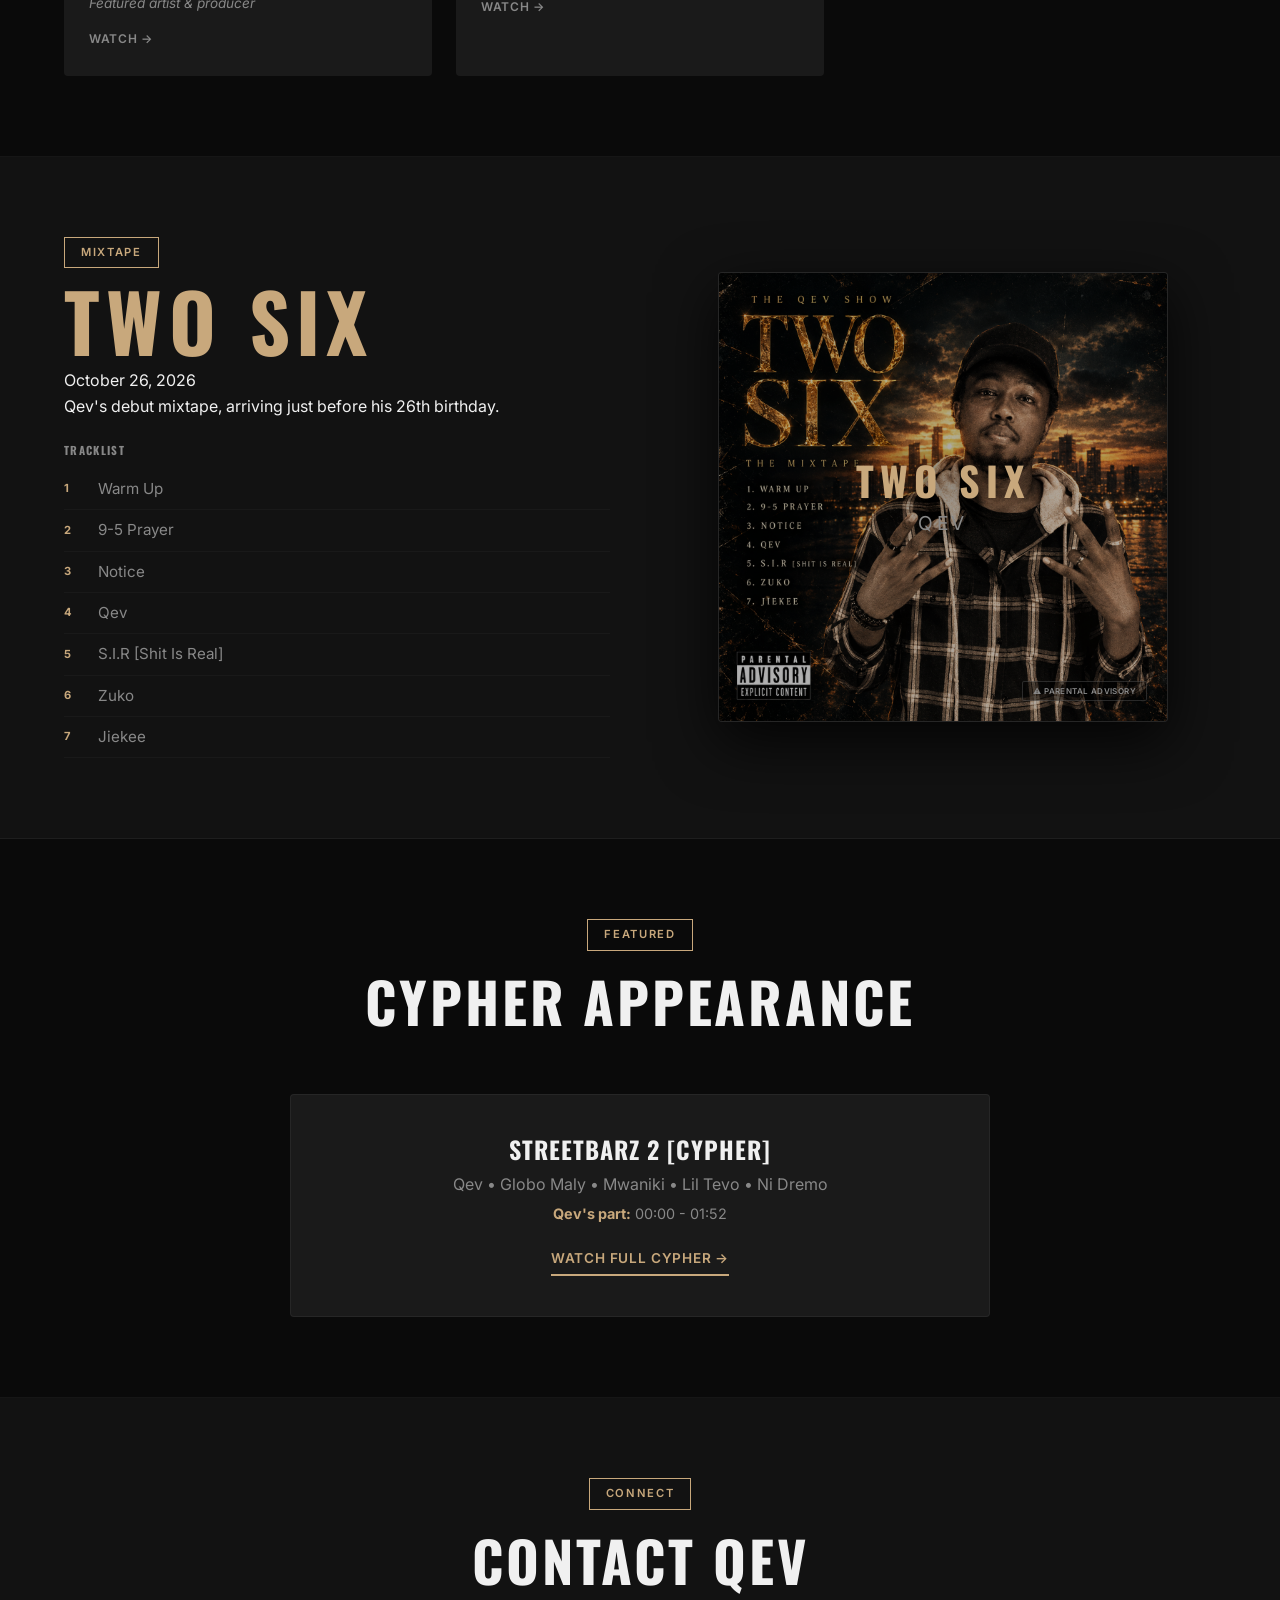
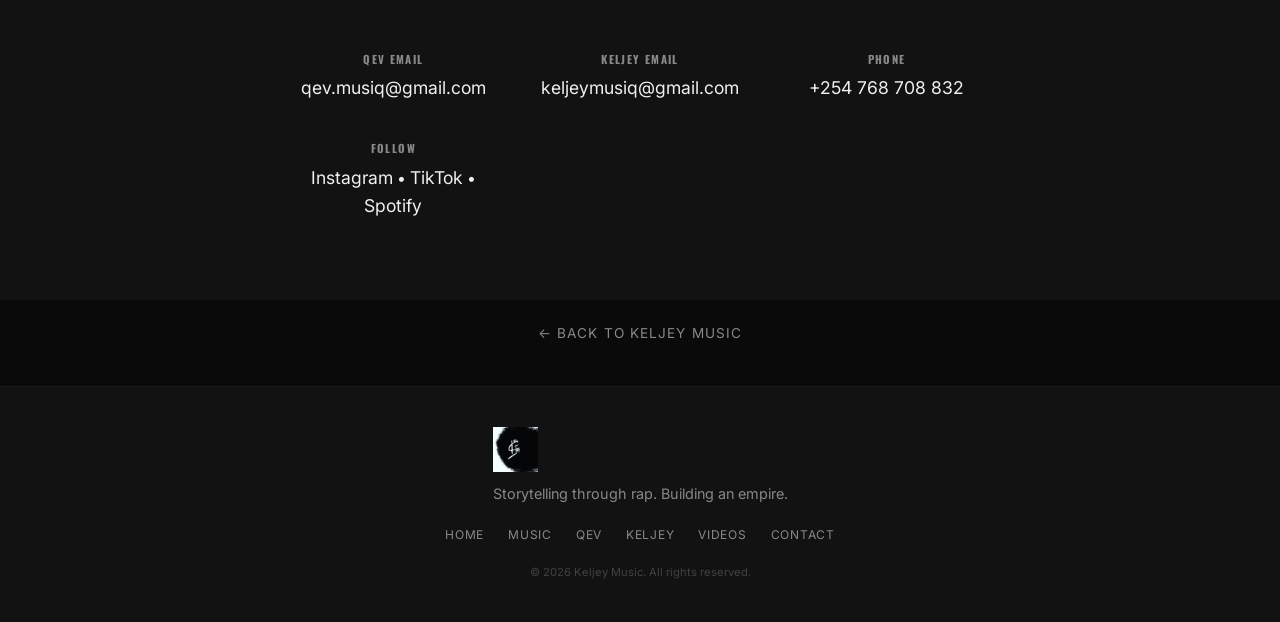
==== commit f3f586e0: "Add YouTube links to Two Six tracklist on Qev page" ====
--- a/qev/index.html
+++ b/qev/index.html
@@ -181,6 +181,17 @@
             object-fit: cover;
             display: block;
         }
+        /* Added style for clickable tracklist */
+        .tracklist ol li a {
+            color: inherit;
+            text-decoration: none;
+            transition: color 0.3s ease;
+            display: block;
+            width: 100%;
+        }
+        .tracklist ol li a:hover {
+            color: var(--accent);
+        }
     </style>
 </head>
 <body>
@@ -348,13 +359,13 @@
                     <div class="tracklist">
                         <h4>Tracklist</h4>
                         <ol>
-                            <li>Warm Up</li>
-                            <li>9-5 Prayer</li>
-                            <li>Notice</li>
-                            <li>Qev</li>
-                            <li>S.I.R [Shit Is Real]</li>
-                            <li>Zuko</li>
-                            <li>Jiekee</li>
+                            <li><a href="https://youtu.be/gPejAc9lql4" target="_blank" rel="noopener noreferrer">Warm Up</a></li>
+                            <li><a href="https://youtu.be/eVu0Ak9nekY" target="_blank" rel="noopener noreferrer">9-5 Prayer</a></li>
+                            <li><a href="https://youtu.be/I7kV7Gax_bg" target="_blank" rel="noopener noreferrer">Notice</a></li>
+                            <li><a href="https://youtu.be/_Gxrb0JY9AQ" target="_blank" rel="noopener noreferrer">Qev</a></li>
+                            <li><a href="https://youtu.be/uxY3rnK2138" target="_blank" rel="noopener noreferrer">S.I.R [Shit Is Real]</a></li>
+                            <li><a href="https://youtu.be/4qNurExhkHI" target="_blank" rel="noopener noreferrer">Zuko</a></li>
+                            <li><a href="https://youtu.be/S9GWT2erbeU" target="_blank" rel="noopener noreferrer">Jiekee</a></li>
                         </ol>
                     </div>
                 </div>
@@ -453,4 +464,4 @@
     <script src="../js/main.js"></script>
     <script src="../js/qev.js"></script>
 </body>
-    </html>
+                    </html>
